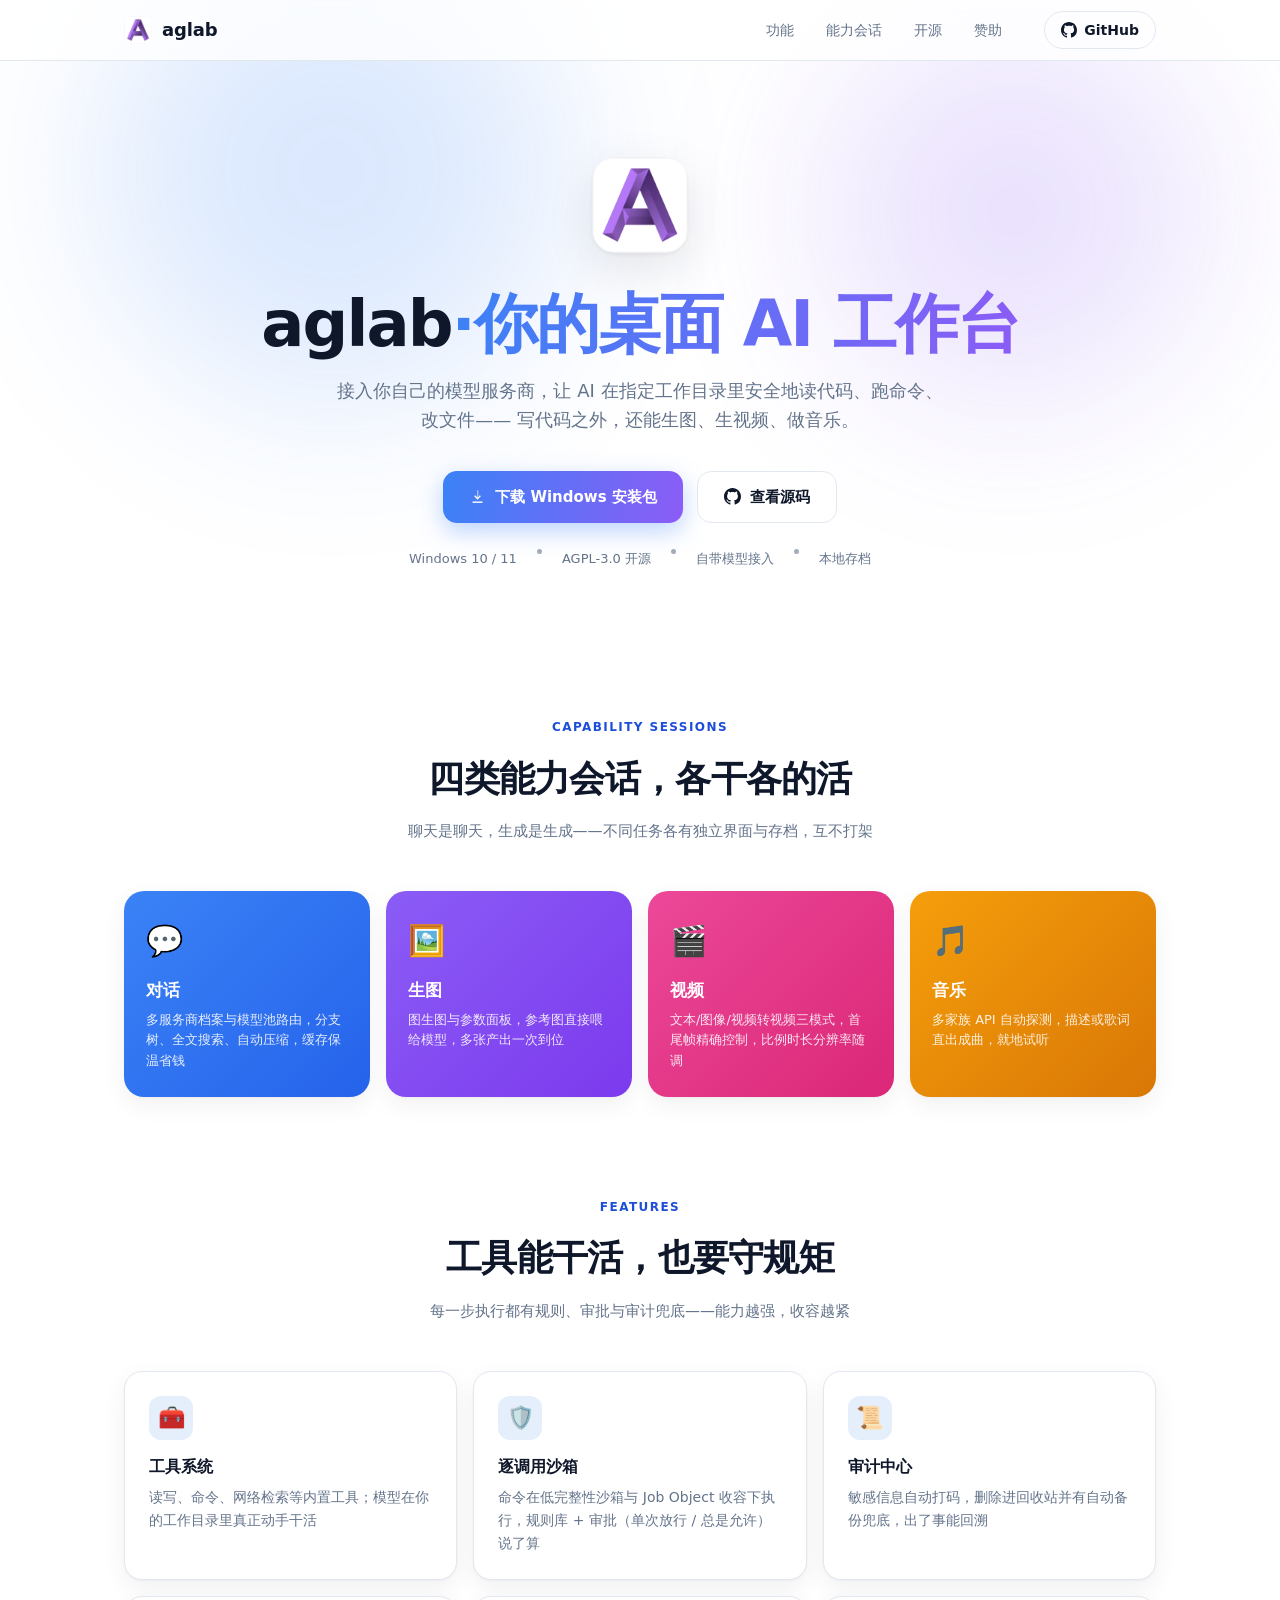
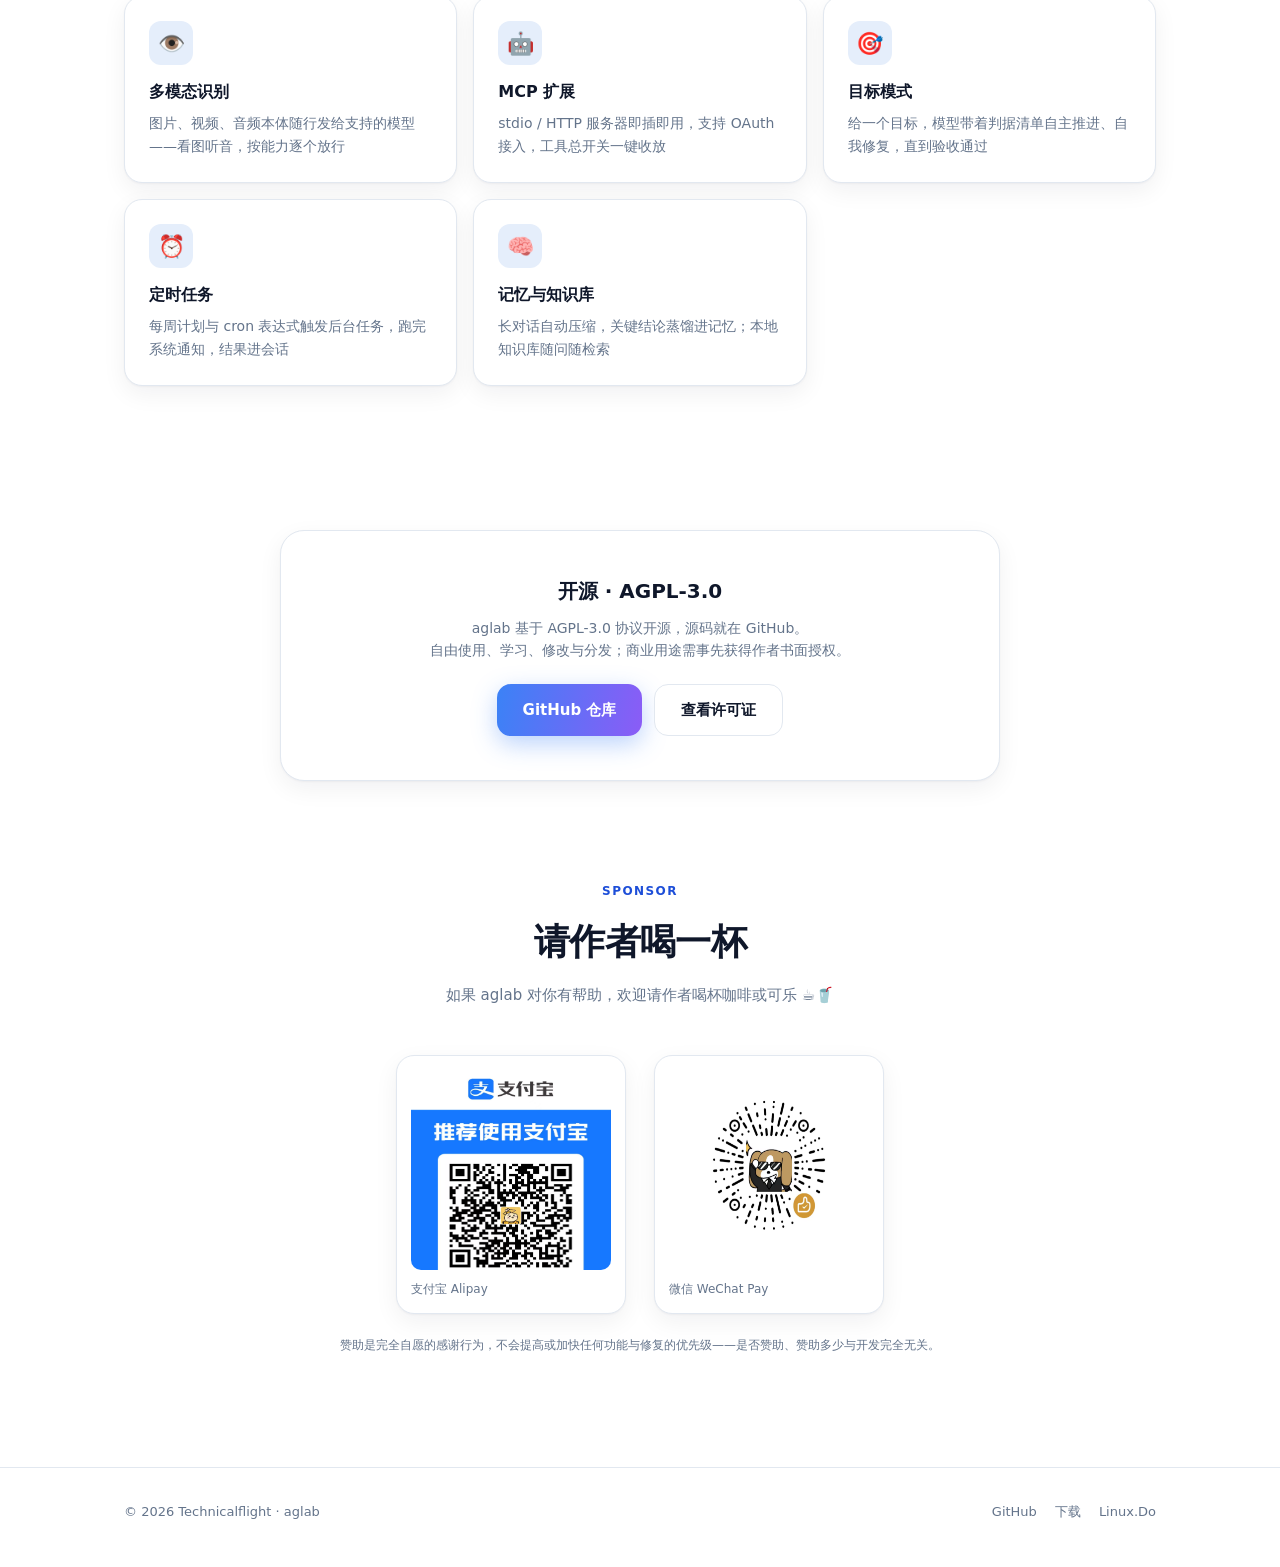
==== index.html @ d38c5aa4 "Initial commit: aglab 官网（GitHub Pages）" ====
<!doctype html>
<html lang="zh-CN">
<head>
<meta charset="utf-8" />
<meta name="viewport" content="width=device-width, initial-scale=1.0, viewport-fit=cover" />
<title>aglab — 跑在你桌面上的 AI 编程助手</title>
<meta name="description" content="aglab 是一个 Windows 桌面端 AI 编程助手：接入你自己的模型服务商，在工作目录里安全地读代码、跑命令、改文件；支持生图/视频/音乐与多模态识别。开源（AGPL-3.0）。" />
<link rel="icon" type="image/png" href="assets/icon.png" />
<style>
  /* ========== 设计令牌（浅色为主，自动适配深色；蓝紫渐变点缀，Kimi 平台式干净留白） ========== */
  :root {
    --bg: #ffffff;
    --bg-soft: #f8fafc;
    --card: #ffffff;
    --text: #0f172a;
    --muted: #64748b;
    --border: #e2e8f0;
    --brand: #3b82f6;
    --brand-2: #8b5cf6;
    --brand-ink: #1d4ed8;
    --shadow: 0 1px 2px rgba(15, 23, 42, .04), 0 8px 24px rgba(15, 23, 42, .06);
    --shadow-lg: 0 2px 4px rgba(15, 23, 42, .05), 0 16px 48px rgba(15, 23, 42, .10);
  }
  @media (prefers-color-scheme: dark) {
    :root {
      --bg: #0b1020;
      --bg-soft: #0e1526;
      --card: #111a2e;
      --text: #f1f5f9;
      --muted: #94a3b8;
      --border: #1e293b;
      --brand-ink: #93c5fd;
      --shadow: 0 1px 2px rgba(0, 0, 0, .3), 0 8px 24px rgba(0, 0, 0, .25);
      --shadow-lg: 0 2px 4px rgba(0, 0, 0, .35), 0 16px 48px rgba(0, 0, 0, .4);
    }
  }
  * { box-sizing: border-box; margin: 0; padding: 0; }
  html { scroll-behavior: smooth; }
  body {
    background: var(--bg);
    color: var(--text);
    font-family: ui-sans-serif, system-ui, -apple-system, "Segoe UI", "PingFang SC", "Hiragino Sans GB", "Microsoft YaHei", sans-serif;
    line-height: 1.6;
    -webkit-font-smoothing: antialiased;
    overflow-x: hidden;
  }
  a { color: inherit; text-decoration: none; }
  .wrap { max-width: 1080px; margin: 0 auto; padding: 0 24px; }

  /* ========== 导航 ========== */
  nav {
    position: sticky; top: 0; z-index: 50;
    backdrop-filter: blur(12px); -webkit-backdrop-filter: blur(12px);
    background: color-mix(in srgb, var(--bg) 78%, transparent);
    border-bottom: 1px solid var(--border);
  }
  .nav-in { display: flex; align-items: center; gap: 28px; height: 60px; }
  .logo { display: flex; align-items: center; gap: 10px; font-weight: 700; font-size: 18px; letter-spacing: -.01em; }
  .logo img { width: 28px; height: 28px; border-radius: 8px; }
  .nav-links { display: flex; gap: 4px; margin-left: auto; }
  .nav-links a {
    padding: 7px 14px; border-radius: 999px; font-size: 14px; color: var(--muted);
    transition: color .15s, background .15s;
  }
  .nav-links a:hover { color: var(--text); background: var(--bg-soft); }
  .nav-gh {
    display: flex; align-items: center; gap: 7px;
    padding: 7px 16px; border-radius: 999px; font-size: 14px; font-weight: 600;
    border: 1px solid var(--border); transition: border-color .15s, transform .15s;
  }
  .nav-gh:hover { border-color: var(--brand); transform: translateY(-1px); }
  .nav-gh svg { width: 16px; height: 16px; fill: currentColor; }

  /* ========== Hero ========== */
  .hero { position: relative; text-align: center; padding: 96px 0 72px; overflow: visible; }
  .blob { position: absolute; border-radius: 50%; filter: blur(90px); opacity: .18; pointer-events: none; z-index: -1; }
  .blob-1 { width: 460px; height: 460px; background: var(--brand); top: -120px; left: 8%; }
  .blob-2 { width: 380px; height: 380px; background: var(--brand-2); top: -40px; right: 6%; }
  @media (prefers-color-scheme: dark) { .blob { opacity: .16; } }
  .hero-icon {
    width: 96px; height: 96px; border-radius: 24px; box-shadow: var(--shadow-lg);
    animation: rise .7s ease both;
  }
  .hero h1 {
    margin-top: 28px; font-size: clamp(40px, 7vw, 64px); font-weight: 800;
    letter-spacing: -.03em; line-height: 1.1; animation: rise .7s .08s ease both;
  }
  .hero h1 .grad {
    background: linear-gradient(100deg, var(--brand), var(--brand-2));
    -webkit-background-clip: text; background-clip: text; color: transparent;
  }
  .hero .sub {
    margin: 18px auto 0; max-width: 620px; font-size: 18px; color: var(--muted);
    animation: rise .7s .16s ease both;
  }
  .cta { margin-top: 36px; display: flex; gap: 14px; justify-content: center; flex-wrap: wrap; animation: rise .7s .24s ease both; }
  .btn {
    display: inline-flex; align-items: center; gap: 9px;
    padding: 13px 26px; border-radius: 14px; font-size: 15px; font-weight: 600;
    transition: transform .15s, box-shadow .15s, border-color .15s;
  }
  .btn:hover { transform: translateY(-2px); }
  .btn-primary {
    color: #fff; background: linear-gradient(100deg, var(--brand), var(--brand-2));
    box-shadow: 0 8px 24px rgba(59, 130, 246, .35);
  }
  .btn-primary:hover { box-shadow: 0 12px 32px rgba(59, 130, 246, .45); }
  .btn-ghost { border: 1px solid var(--border); background: var(--card); }
  .btn-ghost:hover { border-color: var(--brand); }
  .btn svg { width: 17px; height: 17px; fill: currentColor; }
  .meta {
    margin-top: 26px; display: flex; gap: 20px; justify-content: center; flex-wrap: wrap;
    font-size: 13px; color: var(--muted); animation: rise .7s .32s ease both;
  }
  .meta span { display: inline-flex; align-items: center; gap: 6px; }
  .dot { width: 5px; height: 5px; border-radius: 50%; background: var(--muted); opacity: .6; }
  @keyframes rise { from { opacity: 0; transform: translateY(16px); } to { opacity: 1; transform: none; } }

  /* ========== 通用分区 ========== */
  section { padding: 72px 0; }
  .sec-head { text-align: center; margin-bottom: 48px; }
  .sec-head .kicker {
    display: inline-block; font-size: 12px; font-weight: 700; letter-spacing: .12em;
    color: var(--brand-ink); text-transform: uppercase; margin-bottom: 12px;
  }
  .sec-head h2 { font-size: clamp(26px, 4vw, 36px); font-weight: 800; letter-spacing: -.02em; }
  .sec-head p { margin-top: 12px; color: var(--muted); font-size: 15px; }

  /* ========== 能力会话（四渐变瓦片） ========== */
  .sessions { display: grid; grid-template-columns: repeat(auto-fit, minmax(220px, 1fr)); gap: 16px; }
  .session {
    border-radius: 20px; padding: 26px 22px; color: #fff; position: relative; overflow: hidden;
    box-shadow: var(--shadow); transition: transform .18s, box-shadow .18s;
  }
  .session:hover { transform: translateY(-4px); box-shadow: var(--shadow-lg); }
  .session .em { font-size: 30px; }
  .session h3 { margin-top: 12px; font-size: 17px; font-weight: 700; }
  .session p { margin-top: 6px; font-size: 13px; opacity: .88; line-height: 1.55; }
  .s-chat  { background: linear-gradient(135deg, #3b82f6, #2563eb); }
  .s-image { background: linear-gradient(135deg, #8b5cf6, #7c3aed); }
  .s-video { background: linear-gradient(135deg, #ec4899, #db2777); }
  .s-music { background: linear-gradient(135deg, #f59e0b, #d97706); }

  /* ========== 功能卡片 ========== */
  .features { display: grid; grid-template-columns: repeat(auto-fit, minmax(300px, 1fr)); gap: 16px; }
  .card {
    background: var(--card); border: 1px solid var(--border); border-radius: 18px;
    padding: 24px; box-shadow: var(--shadow); transition: transform .18s, border-color .18s;
  }
  .card:hover { transform: translateY(-3px); border-color: color-mix(in srgb, var(--brand) 45%, var(--border)); }
  .card .em {
    display: inline-flex; align-items: center; justify-content: center;
    width: 44px; height: 44px; border-radius: 12px; font-size: 22px;
    background: color-mix(in srgb, var(--brand) 10%, var(--bg-soft));
  }
  .card h3 { margin-top: 14px; font-size: 16px; font-weight: 700; }
  .card p { margin-top: 7px; font-size: 14px; color: var(--muted); line-height: 1.65; }

  /* ========== 开源 / 赞助 ========== */
  .panel {
    max-width: 720px; margin: 0 auto; text-align: center;
    background: var(--card); border: 1px solid var(--border); border-radius: 24px;
    padding: 44px 32px; box-shadow: var(--shadow);
  }
  .panel h3 { font-size: 20px; font-weight: 800; }
  .panel p { margin-top: 10px; color: var(--muted); font-size: 14px; }
  .panel .row { margin-top: 22px; display: flex; gap: 12px; justify-content: center; flex-wrap: wrap; }
  .qrs { display: flex; gap: 28px; justify-content: center; flex-wrap: wrap; margin-top: 24px; }
  .qr {
    background: var(--card); border: 1px solid var(--border); border-radius: 18px;
    padding: 14px; box-shadow: var(--shadow);
  }
  .qr img { width: 200px; height: 200px; display: block; border-radius: 10px; }
  .qr figcaption { margin-top: 10px; font-size: 12px; color: var(--muted); }
  .sponsor-note { max-width: 620px; margin: 22px auto 0; font-size: 12px; color: var(--muted); text-align: center; }

  footer { border-top: 1px solid var(--border); padding: 34px 0 44px; margin-top: 40px; }
  .foot { display: flex; align-items: center; justify-content: space-between; flex-wrap: wrap; gap: 14px; font-size: 13px; color: var(--muted); }
  .foot a:hover { color: var(--text); }
  .foot .links { display: flex; gap: 18px; }

  @media (max-width: 640px) {
    .nav-links { display: none; }
    .hero { padding: 64px 0 48px; }
    section { padding: 52px 0; }
  }
</style>
</head>
<body>

<nav>
  <div class="wrap nav-in">
    <a class="logo" href="#"><img src="assets/icon.png" alt="aglab 图标" />aglab</a>
    <div class="nav-links">
      <a href="#features">功能</a>
      <a href="#sessions">能力会话</a>
      <a href="#opensource">开源</a>
      <a href="#sponsor">赞助</a>
    </div>
    <a class="nav-gh" href="https://github.com/Technicalflight/aglab" target="_blank" rel="noopener">
      <svg viewBox="0 0 16 16"><path d="M8 0C3.58 0 0 3.58 0 8c0 3.54 2.29 6.53 5.47 7.59.4.07.55-.17.55-.38 0-.19-.01-.82-.01-1.49-2.01.37-2.53-.49-2.69-.94-.09-.23-.48-.94-.82-1.13-.28-.15-.68-.52-.01-.53.63-.01 1.08.58 1.23.82.72 1.21 1.87.87 2.33.66.07-.52.28-.87.51-1.07-1.78-.2-3.64-.89-3.64-3.95 0-.87.31-1.59.82-2.15-.08-.2-.36-1.02.08-2.12 0 0 .67-.21 2.2.82.64-.18 1.32-.27 2-.27s1.36.09 2 .27c1.53-1.04 2.2-.82 2.2-.82.44 1.1.16 1.92.08 2.12.51.56.82 1.27.82 2.15 0 3.07-1.87 3.75-3.65 3.95.29.25.54.73.54 1.48 0 1.07-.01 1.93-.01 2.2 0 .21.15.46.55.38A8.01 8.01 0 0 0 16 8c0-4.42-3.58-8-8-8Z"/></svg>
      GitHub
    </a>
  </div>
</nav>

<header class="hero">
  <div class="blob blob-1"></div>
  <div class="blob blob-2"></div>
  <div class="wrap">
    <img class="hero-icon" src="assets/icon.png" alt="aglab 应用图标" />
    <h1>aglab<span class="grad">·你的桌面 AI 工作台</span></h1>
    <p class="sub">
      接入你自己的模型服务商，让 AI 在指定工作目录里安全地读代码、跑命令、改文件——
      写代码之外，还能生图、生视频、做音乐。
    </p>
    <div class="cta">
      <a class="btn btn-primary" href="https://github.com/Technicalflight/aglab/releases" target="_blank" rel="noopener">
        <svg viewBox="0 0 24 24"><path d="M12 3v10.586l-3.293-3.293-1.414 1.414L12 16.414l4.707-4.707-1.414-1.414L13 13.586V3h-2Z"/><path d="M5 19v2h14v-2H5Z"/></svg>
        下载 Windows 安装包
      </a>
      <a class="btn btn-ghost" href="https://github.com/Technicalflight/aglab" target="_blank" rel="noopener">
        <svg viewBox="0 0 16 16"><path d="M8 0C3.58 0 0 3.58 0 8c0 3.54 2.29 6.53 5.47 7.59.4.07.55-.17.55-.38 0-.19-.01-.82-.01-1.49-2.01.37-2.53-.49-2.69-.94-.09-.23-.48-.94-.82-1.13-.28-.15-.68-.52-.01-.53.63-.01 1.08.58 1.23.82.72 1.21 1.87.87 2.33.66.07-.52.28-.87.51-1.07-1.78-.2-3.64-.89-3.64-3.95 0-.87.31-1.59.82-2.15-.08-.2-.36-1.02.08-2.12 0 0 .67-.21 2.2.82.64-.18 1.32-.27 2-.27s1.36.09 2 .27c1.53-1.04 2.2-.82 2.2-.82.44 1.1.16 1.92.08 2.12.51.56.82 1.27.82 2.15 0 3.07-1.87 3.75-3.65 3.95.29.25.54.73.54 1.48 0 1.07-.01 1.93-.01 2.2 0 .21.15.46.55.38A8.01 8.01 0 0 0 16 8c0-4.42-3.58-8-8-8Z"/></svg>
        查看源码
      </a>
    </div>
    <div class="meta">
      <span>Windows 10 / 11</span><span class="dot"></span>
      <span>AGPL-3.0 开源</span><span class="dot"></span>
      <span>自带模型接入</span><span class="dot"></span>
      <span>本地存档</span>
    </div>
  </div>
</header>

<section id="sessions">
  <div class="wrap">
    <div class="sec-head">
      <span class="kicker">Capability Sessions</span>
      <h2>四类能力会话，各干各的活</h2>
      <p>聊天是聊天，生成是生成——不同任务各有独立界面与存档，互不打架</p>
    </div>
    <div class="sessions">
      <div class="session s-chat"><span class="em">💬</span><h3>对话</h3><p>多服务商档案与模型池路由，分支树、全文搜索、自动压缩，缓存保温省钱</p></div>
      <div class="session s-image"><span class="em">🖼️</span><h3>生图</h3><p>图生图与参数面板，参考图直接喂给模型，多张产出一次到位</p></div>
      <div class="session s-video"><span class="em">🎬</span><h3>视频</h3><p>文本/图像/视频转视频三模式，首尾帧精确控制，比例时长分辨率随调</p></div>
      <div class="session s-music"><span class="em">🎵</span><h3>音乐</h3><p>多家族 API 自动探测，描述或歌词直出成曲，就地试听</p></div>
    </div>
  </div>
</section>

<section id="features" style="padding-top: 24px;">
  <div class="wrap">
    <div class="sec-head">
      <span class="kicker">Features</span>
      <h2>工具能干活，也要守规矩</h2>
      <p>每一步执行都有规则、审批与审计兜底——能力越强，收容越紧</p>
    </div>
    <div class="features">
      <div class="card"><span class="em">🧰</span><h3>工具系统</h3><p>读写、命令、网络检索等内置工具；模型在你的工作目录里真正动手干活</p></div>
      <div class="card"><span class="em">🛡️</span><h3>逐调用沙箱</h3><p>命令在低完整性沙箱与 Job Object 收容下执行，规则库 + 审批（单次放行 / 总是允许）说了算</p></div>
      <div class="card"><span class="em">📜</span><h3>审计中心</h3><p>敏感信息自动打码，删除进回收站并有自动备份兜底，出了事能回溯</p></div>
      <div class="card"><span class="em">👁️</span><h3>多模态识别</h3><p>图片、视频、音频本体随行发给支持的模型——看图听音，按能力逐个放行</p></div>
      <div class="card"><span class="em">🤖</span><h3>MCP 扩展</h3><p>stdio / HTTP 服务器即插即用，支持 OAuth 接入，工具总开关一键收放</p></div>
      <div class="card"><span class="em">🎯</span><h3>目标模式</h3><p>给一个目标，模型带着判据清单自主推进、自我修复，直到验收通过</p></div>
      <div class="card"><span class="em">⏰</span><h3>定时任务</h3><p>每周计划与 cron 表达式触发后台任务，跑完系统通知，结果进会话</p></div>
      <div class="card"><span class="em">🧠</span><h3>记忆与知识库</h3><p>长对话自动压缩，关键结论蒸馏进记忆；本地知识库随问随检索</p></div>
    </div>
  </div>
</section>

<section id="opensource">
  <div class="wrap">
    <div class="panel">
      <h3>开源 · AGPL-3.0</h3>
      <p>aglab 基于 AGPL-3.0 协议开源，源码就在 GitHub。<br />自由使用、学习、修改与分发；商业用途需事先获得作者书面授权。</p>
      <div class="row">
        <a class="btn btn-primary" href="https://github.com/Technicalflight/aglab" target="_blank" rel="noopener">GitHub 仓库</a>
        <a class="btn btn-ghost" href="https://github.com/Technicalflight/aglab/blob/main/LICENSE" target="_blank" rel="noopener">查看许可证</a>
      </div>
    </div>
  </div>
</section>

<section id="sponsor" style="padding-top: 24px;">
  <div class="wrap">
    <div class="sec-head">
      <span class="kicker">Sponsor</span>
      <h2>请作者喝一杯</h2>
      <p>如果 aglab 对你有帮助，欢迎请作者喝杯咖啡或可乐 ☕🥤</p>
    </div>
    <div class="qrs">
      <figure class="qr"><img src="assets/alipay_qr.png" alt="支付宝收款码" /><figcaption>支付宝 Alipay</figcaption></figure>
      <figure class="qr"><img src="assets/wechat_qr.png" alt="微信收款码" /><figcaption>微信 WeChat Pay</figcaption></figure>
    </div>
    <p class="sponsor-note">
      赞助是完全自愿的感谢行为，不会提高或加快任何功能与修复的优先级——是否赞助、赞助多少与开发完全无关。
    </p>
  </div>
</section>

<footer>
  <div class="wrap foot">
    <span>© 2026 Technicalflight · aglab</span>
    <div class="links">
      <a href="https://github.com/Technicalflight/aglab" target="_blank" rel="noopener">GitHub</a>
      <a href="https://github.com/Technicalflight/aglab/releases" target="_blank" rel="noopener">下载</a>
      <a href="https://linux.do" target="_blank" rel="noopener">Linux.Do</a>
    </div>
  </div>
</footer>

</body>
</html>
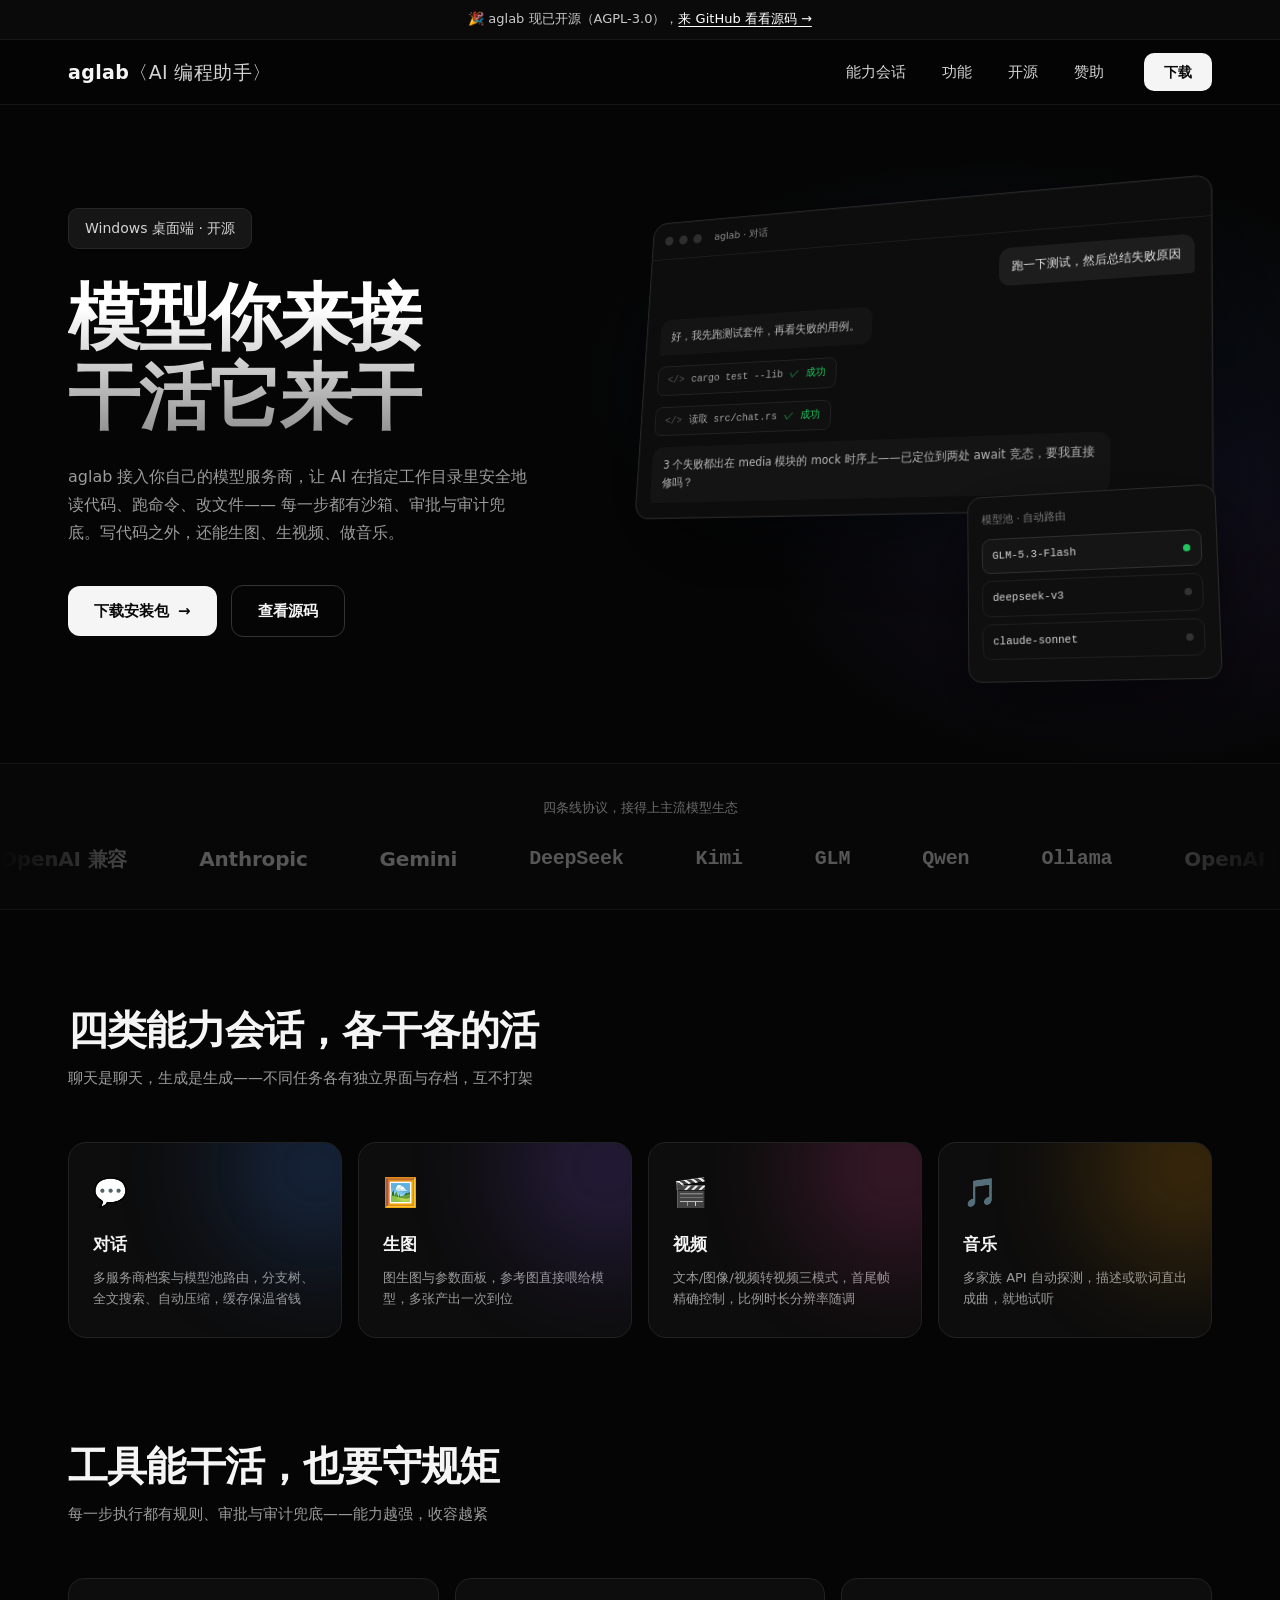
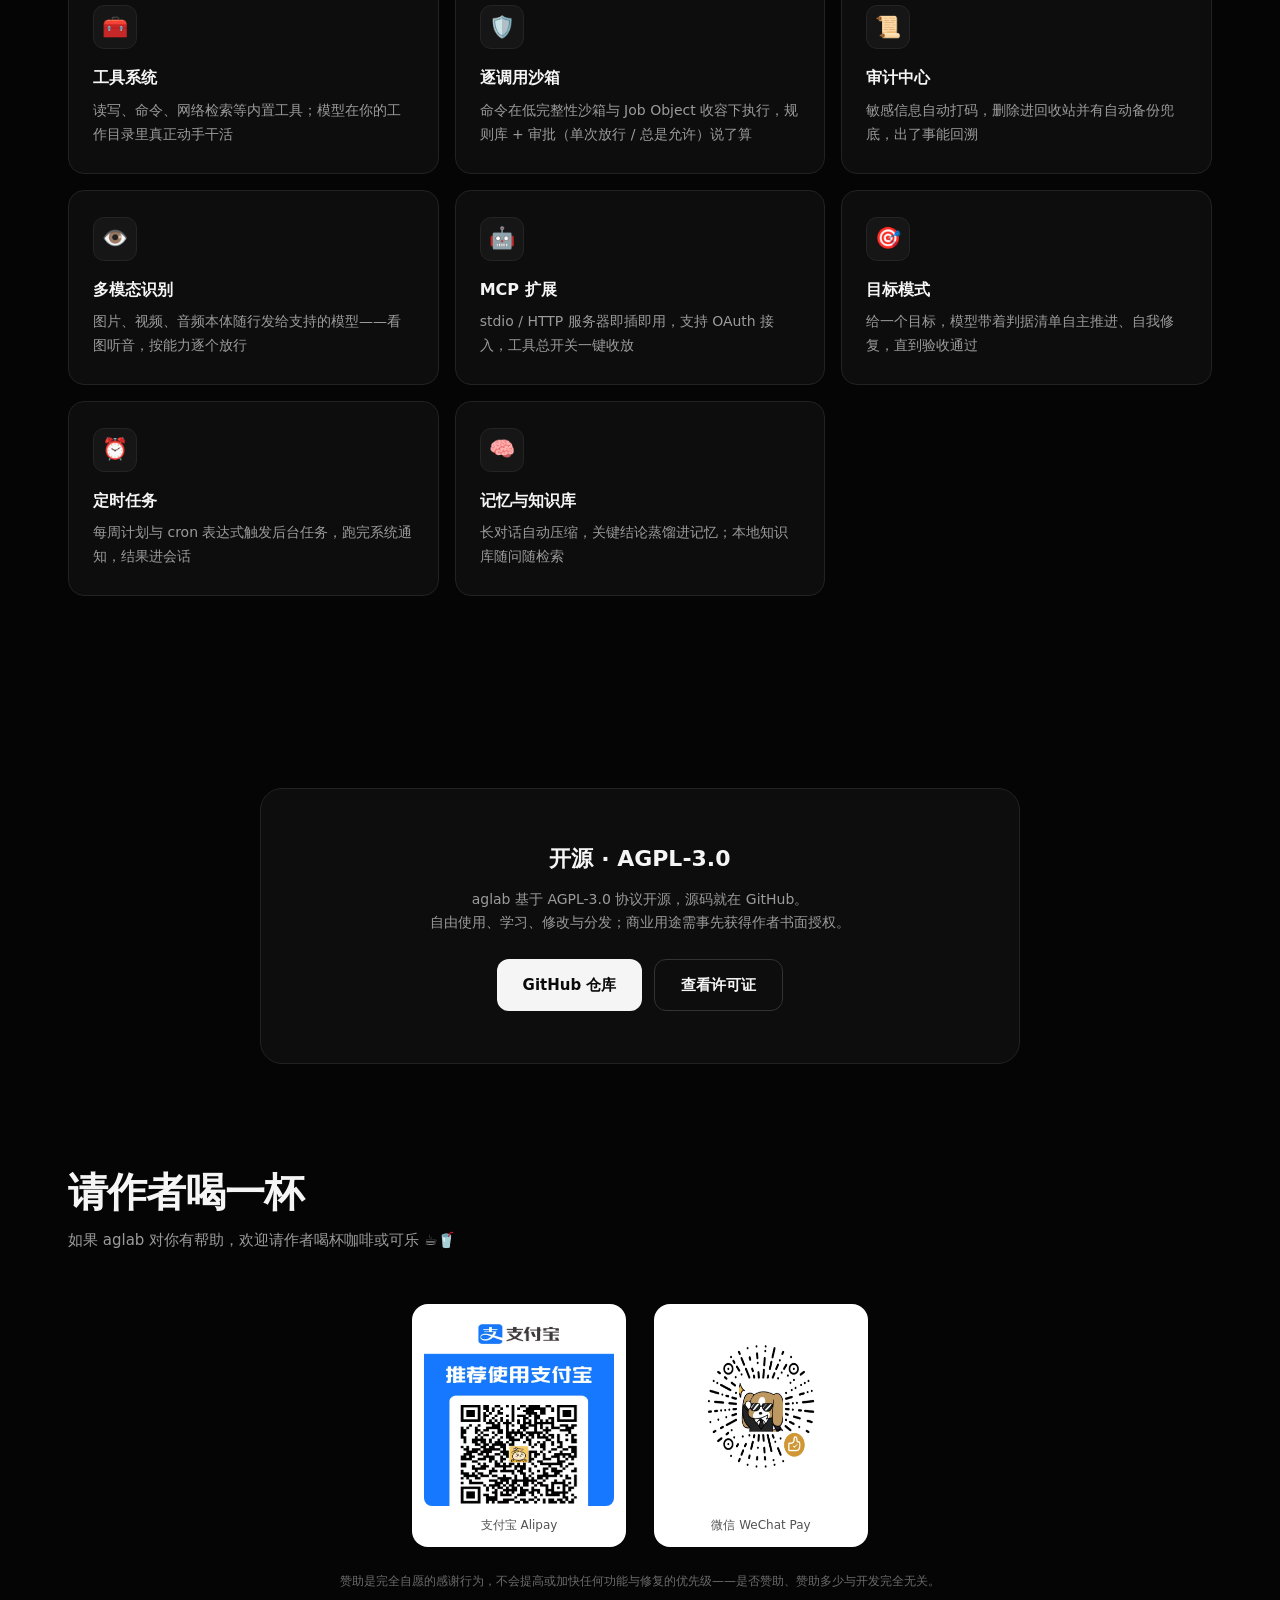
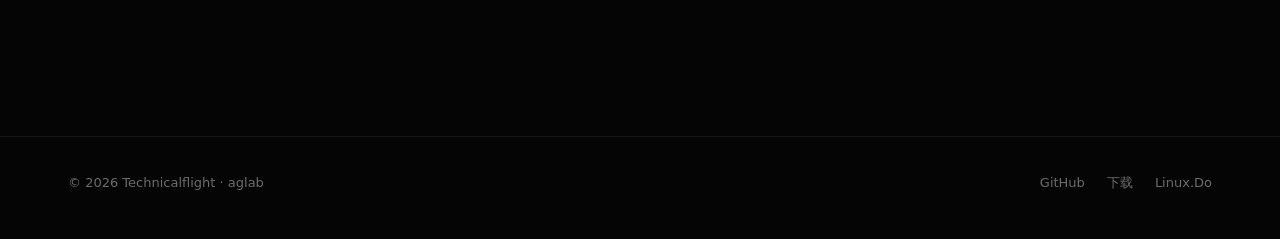
==== commit 3e689eb1: "redesign: 对齐 platform.kimi.com 深色开发者风（黑底大标题/透视产品模型/协议走马灯）" ====
--- a/index.html
+++ b/index.html
@@ -7,32 +7,17 @@
 <meta name="description" content="aglab 是一个 Windows 桌面端 AI 编程助手：接入你自己的模型服务商，在工作目录里安全地读代码、跑命令、改文件；支持生图/视频/音乐与多模态识别。开源（AGPL-3.0）。" />
 <link rel="icon" type="image/png" href="assets/icon.png" />
 <style>
-  /* ========== 设计令牌（浅色为主，自动适配深色；蓝紫渐变点缀，Kimi 平台式干净留白） ========== */
+  /* ========== 令牌：深色开发者风（对齐 platform.kimi.com 的黑底白字 + 透视产品视觉） ========== */
   :root {
-    --bg: #ffffff;
-    --bg-soft: #f8fafc;
-    --card: #ffffff;
-    --text: #0f172a;
-    --muted: #64748b;
-    --border: #e2e8f0;
-    --brand: #3b82f6;
-    --brand-2: #8b5cf6;
-    --brand-ink: #1d4ed8;
-    --shadow: 0 1px 2px rgba(15, 23, 42, .04), 0 8px 24px rgba(15, 23, 42, .06);
-    --shadow-lg: 0 2px 4px rgba(15, 23, 42, .05), 0 16px 48px rgba(15, 23, 42, .10);
-  }
-  @media (prefers-color-scheme: dark) {
-    :root {
-      --bg: #0b1020;
-      --bg-soft: #0e1526;
-      --card: #111a2e;
-      --text: #f1f5f9;
-      --muted: #94a3b8;
-      --border: #1e293b;
-      --brand-ink: #93c5fd;
-      --shadow: 0 1px 2px rgba(0, 0, 0, .3), 0 8px 24px rgba(0, 0, 0, .25);
-      --shadow-lg: 0 2px 4px rgba(0, 0, 0, .35), 0 16px 48px rgba(0, 0, 0, .4);
-    }
+    --bg: #050505;
+    --panel: #0d0d0d;
+    --panel-2: #111111;
+    --border: #222222;
+    --border-hi: #333333;
+    --text: #f5f5f5;
+    --muted: #9b9b9b;
+    --dim: #6b6b6b;
+    --ok: #22c55e;
   }
   * { box-sizing: border-box; margin: 0; padding: 0; }
   html { scroll-behavior: smooth; }
@@ -45,198 +30,269 @@
     overflow-x: hidden;
   }
   a { color: inherit; text-decoration: none; }
-  .wrap { max-width: 1080px; margin: 0 auto; padding: 0 24px; }
+  .wrap { max-width: 1200px; margin: 0 auto; padding: 0 28px; }
+
+  /* ========== 顶部公告条 ========== */
+  .announce {
+    text-align: center; font-size: 13px; padding: 9px 16px;
+    background: #0a0a0a; border-bottom: 1px solid #161616; color: #c9c9c9;
+  }
+  .announce a { text-decoration: underline; text-underline-offset: 3px; color: #fff; }
+  .announce a:hover { color: var(--dim); }
 
   /* ========== 导航 ========== */
   nav {
     position: sticky; top: 0; z-index: 50;
-    backdrop-filter: blur(12px); -webkit-backdrop-filter: blur(12px);
-    background: color-mix(in srgb, var(--bg) 78%, transparent);
-    border-bottom: 1px solid var(--border);
-  }
-  .nav-in { display: flex; align-items: center; gap: 28px; height: 60px; }
-  .logo { display: flex; align-items: center; gap: 10px; font-weight: 700; font-size: 18px; letter-spacing: -.01em; }
-  .logo img { width: 28px; height: 28px; border-radius: 8px; }
-  .nav-links { display: flex; gap: 4px; margin-left: auto; }
-  .nav-links a {
-    padding: 7px 14px; border-radius: 999px; font-size: 14px; color: var(--muted);
-    transition: color .15s, background .15s;
-  }
-  .nav-links a:hover { color: var(--text); background: var(--bg-soft); }
-  .nav-gh {
-    display: flex; align-items: center; gap: 7px;
-    padding: 7px 16px; border-radius: 999px; font-size: 14px; font-weight: 600;
-    border: 1px solid var(--border); transition: border-color .15s, transform .15s;
-  }
-  .nav-gh:hover { border-color: var(--brand); transform: translateY(-1px); }
-  .nav-gh svg { width: 16px; height: 16px; fill: currentColor; }
-
-  /* ========== Hero ========== */
-  .hero { position: relative; text-align: center; padding: 96px 0 72px; overflow: visible; }
-  .blob { position: absolute; border-radius: 50%; filter: blur(90px); opacity: .18; pointer-events: none; z-index: -1; }
-  .blob-1 { width: 460px; height: 460px; background: var(--brand); top: -120px; left: 8%; }
-  .blob-2 { width: 380px; height: 380px; background: var(--brand-2); top: -40px; right: 6%; }
-  @media (prefers-color-scheme: dark) { .blob { opacity: .16; } }
-  .hero-icon {
-    width: 96px; height: 96px; border-radius: 24px; box-shadow: var(--shadow-lg);
-    animation: rise .7s ease both;
+    background: rgba(5, 5, 5, .82);
+    backdrop-filter: blur(14px); -webkit-backdrop-filter: blur(14px);
+    border-bottom: 1px solid #161616;
+  }
+  .nav-in { display: flex; align-items: center; height: 64px; gap: 40px; }
+  .logo { font-weight: 800; font-size: 19px; letter-spacing: .02em; white-space: nowrap; }
+  .logo .bracket { font-weight: 300; color: #d4d4d4; }
+  .nav-links { display: flex; gap: 36px; margin-left: auto; font-size: 15px; color: #d4d4d4; }
+  .nav-links a { transition: color .15s; white-space: nowrap; }
+  .nav-links a:hover { color: #ffffff; }
+  .nav-cta {
+    background: #f5f5f5; color: #0a0a0a; font-weight: 600; font-size: 14px;
+    padding: 8px 20px; border-radius: 10px; transition: opacity .15s, transform .15s;
+  }
+  .nav-cta:hover { opacity: .85; transform: translateY(-1px); }
+
+  /* ========== Hero：左文案 + 右透视产品模型 ========== */
+  .hero { position: relative; padding: 88px 0 110px; overflow: hidden; }
+  .hero::before {
+    content: ""; position: absolute; inset: 0; z-index: 0; pointer-events: none;
+    background:
+      radial-gradient(600px 320px at 78% 42%, rgba(59, 130, 246, .13), transparent 70%),
+      radial-gradient(520px 300px at 88% 70%, rgba(139, 92, 246, .10), transparent 70%);
+  }
+  .hero-grid { position: relative; z-index: 1; display: grid; grid-template-columns: 0.9fr 1.1fr; gap: 48px; align-items: center; }
+  .hero-badge {
+    display: inline-block; padding: 8px 16px; border-radius: 10px;
+    background: #161616; border: 1px solid #262626; color: #d4d4d4;
+    font-size: 14px; margin-bottom: 28px;
   }
   .hero h1 {
-    margin-top: 28px; font-size: clamp(40px, 7vw, 64px); font-weight: 800;
-    letter-spacing: -.03em; line-height: 1.1; animation: rise .7s .08s ease both;
-  }
-  .hero h1 .grad {
-    background: linear-gradient(100deg, var(--brand), var(--brand-2));
+    font-size: clamp(44px, 5.6vw, 76px); font-weight: 800; line-height: 1.12;
+    letter-spacing: -.02em;
+    background: linear-gradient(180deg, #ffffff 20%, #8f8f8f 100%);
     -webkit-background-clip: text; background-clip: text; color: transparent;
   }
-  .hero .sub {
-    margin: 18px auto 0; max-width: 620px; font-size: 18px; color: var(--muted);
-    animation: rise .7s .16s ease both;
-  }
-  .cta { margin-top: 36px; display: flex; gap: 14px; justify-content: center; flex-wrap: wrap; animation: rise .7s .24s ease both; }
+  .hero .sub { margin-top: 26px; font-size: 16px; color: var(--muted); max-width: 460px; line-height: 1.75; }
+  .hero .cta { margin-top: 38px; display: flex; gap: 14px; align-items: center; }
   .btn {
     display: inline-flex; align-items: center; gap: 9px;
-    padding: 13px 26px; border-radius: 14px; font-size: 15px; font-weight: 600;
-    transition: transform .15s, box-shadow .15s, border-color .15s;
-  }
-  .btn:hover { transform: translateY(-2px); }
-  .btn-primary {
-    color: #fff; background: linear-gradient(100deg, var(--brand), var(--brand-2));
-    box-shadow: 0 8px 24px rgba(59, 130, 246, .35);
-  }
-  .btn-primary:hover { box-shadow: 0 12px 32px rgba(59, 130, 246, .45); }
-  .btn-ghost { border: 1px solid var(--border); background: var(--card); }
-  .btn-ghost:hover { border-color: var(--brand); }
-  .btn svg { width: 17px; height: 17px; fill: currentColor; }
-  .meta {
-    margin-top: 26px; display: flex; gap: 20px; justify-content: center; flex-wrap: wrap;
-    font-size: 13px; color: var(--muted); animation: rise .7s .32s ease both;
-  }
-  .meta span { display: inline-flex; align-items: center; gap: 6px; }
-  .dot { width: 5px; height: 5px; border-radius: 50%; background: var(--muted); opacity: .6; }
-  @keyframes rise { from { opacity: 0; transform: translateY(16px); } to { opacity: 1; transform: none; } }
-
-  /* ========== 通用分区 ========== */
-  section { padding: 72px 0; }
-  .sec-head { text-align: center; margin-bottom: 48px; }
-  .sec-head .kicker {
-    display: inline-block; font-size: 12px; font-weight: 700; letter-spacing: .12em;
-    color: var(--brand-ink); text-transform: uppercase; margin-bottom: 12px;
-  }
-  .sec-head h2 { font-size: clamp(26px, 4vw, 36px); font-weight: 800; letter-spacing: -.02em; }
-  .sec-head p { margin-top: 12px; color: var(--muted); font-size: 15px; }
-
-  /* ========== 能力会话（四渐变瓦片） ========== */
-  .sessions { display: grid; grid-template-columns: repeat(auto-fit, minmax(220px, 1fr)); gap: 16px; }
+    padding: 13px 26px; border-radius: 12px; font-size: 15px; font-weight: 600;
+    transition: transform .15s, opacity .15s, border-color .15s, background .15s;
+  }
+  .btn-primary { background: #f5f5f5; color: #0a0a0a; }
+  .btn-primary:hover { transform: translateY(-2px); opacity: .88; }
+  .btn-ghost { border: 1px solid var(--border-hi); color: var(--text); }
+  .btn-ghost:hover { border-color: #555; transform: translateY(-2px); }
+  .arrow { transition: transform .15s; }
+  .btn:hover .arrow { transform: translateX(3px); }
+
+  /* 右侧：透视倾斜的应用界面模型（纯 CSS 手绘） */
+  .stage { perspective: 1600px; position: relative; min-height: 460px; }
+  .mockup {
+    position: relative; transform: rotateX(12deg) rotateY(-20deg) rotate(2deg);
+    transform-style: preserve-3d;
+    background: var(--panel); border: 1px solid #262626; border-radius: 16px;
+    box-shadow: 0 40px 120px rgba(0, 0, 0, .7), 0 0 0 1px rgba(255, 255, 255, .03) inset;
+    overflow: hidden; font-size: 12px;
+  }
+  .mock-bar {
+    display: flex; align-items: center; gap: 7px; padding: 11px 14px;
+    border-bottom: 1px solid #1c1c1c; color: #8a8a8a;
+  }
+  .mock-bar .t { font-size: 11px; }
+  .dot { width: 10px; height: 10px; border-radius: 50%; background: #2e2e2e; }
+  .mock-body { padding: 16px; display: flex; flex-direction: column; gap: 12px; }
+  .bub { max-width: 86%; padding: 10px 13px; border-radius: 12px; line-height: 1.6; }
+  .bub-user { align-self: flex-end; background: #1d1d1d; color: #e5e5e5; border-bottom-right-radius: 4px; }
+  .bub-ai { align-self: flex-start; background: #141414; color: #b8b8b8; border-bottom-left-radius: 4px; }
+  .tool {
+    display: inline-flex; align-items: center; gap: 8px; align-self: flex-start;
+    font-family: ui-monospace, "Cascadia Code", Consolas, monospace; font-size: 11px;
+    color: #a3a3a3; background: #101010; border: 1px solid #222; border-radius: 8px; padding: 6px 11px;
+  }
+  .tool .tag { color: #565656; }
+  .tool .ok { color: var(--ok); }
+  .float-card {
+    position: absolute; right: -14px; bottom: -30px; width: 250px;
+    background: #0f0f0f; border: 1px solid #2a2a2a; border-radius: 14px;
+    box-shadow: 0 30px 80px rgba(0, 0, 0, .65);
+    padding: 14px; font-size: 12px;
+    transform: rotateX(12deg) rotateY(-20deg) translateZ(46px);
+  }
+  .float-card h4 { font-size: 11px; color: #7a7a7a; font-weight: 500; margin-bottom: 10px; }
+  .pool-row {
+    display: flex; align-items: center; gap: 9px; padding: 8px 10px;
+    border-radius: 9px; border: 1px solid #1e1e1e; margin-bottom: 7px; color: #d4d4d4;
+  }
+  .pool-row.active { border-color: #2f2f2f; background: #151515; }
+  .pool-row .st { width: 7px; height: 7px; border-radius: 50%; background: var(--ok); margin-left: auto; }
+  .pool-row .st.off { background: #333; }
+  .pool-row .nm { font-family: ui-monospace, Consolas, monospace; font-size: 11px; }
+
+  /* ========== Logo 走马灯 ========== */
+  .trust { border-top: 1px solid #131313; border-bottom: 1px solid #131313; background: #070707; padding: 34px 0; overflow: hidden; }
+  .trust-label { text-align: center; font-size: 13px; color: var(--dim); margin-bottom: 24px; }
+  .marquee { display: flex; overflow: hidden; mask-image: linear-gradient(90deg, transparent, #000 12%, #000 88%, transparent); }
+  .marquee-track { display: flex; gap: 72px; padding-right: 72px; animation: scroll 26s linear infinite; flex-shrink: 0; }
+  .marquee-track span {
+    font-weight: 700; font-size: 20px; color: #565656; letter-spacing: -.01em; white-space: nowrap;
+    transition: color .2s;
+  }
+  .marquee-track span:hover { color: #a3a3a3; }
+  .marquee-track .mono { font-family: ui-monospace, Consolas, monospace; font-weight: 600; }
+  @keyframes scroll { to { transform: translateX(-100%); } }
+
+  /* ========== 分区通用 ========== */
+  section { padding: 96px 0; }
+  .sec-head { margin-bottom: 52px; }
+  .sec-head h2 { font-size: clamp(28px, 3.6vw, 40px); font-weight: 800; letter-spacing: -.02em; line-height: 1.2; }
+  .sec-head p { margin-top: 12px; color: var(--muted); font-size: 15px; max-width: 560px; }
+
+  /* 能力会话：四块暗色瓦片 + 彩色氛围光 */
+  .sessions { display: grid; grid-template-columns: repeat(auto-fit, minmax(240px, 1fr)); gap: 16px; }
   .session {
-    border-radius: 20px; padding: 26px 22px; color: #fff; position: relative; overflow: hidden;
-    box-shadow: var(--shadow); transition: transform .18s, box-shadow .18s;
-  }
-  .session:hover { transform: translateY(-4px); box-shadow: var(--shadow-lg); }
-  .session .em { font-size: 30px; }
-  .session h3 { margin-top: 12px; font-size: 17px; font-weight: 700; }
-  .session p { margin-top: 6px; font-size: 13px; opacity: .88; line-height: 1.55; }
-  .s-chat  { background: linear-gradient(135deg, #3b82f6, #2563eb); }
-  .s-image { background: linear-gradient(135deg, #8b5cf6, #7c3aed); }
-  .s-video { background: linear-gradient(135deg, #ec4899, #db2777); }
-  .s-music { background: linear-gradient(135deg, #f59e0b, #d97706); }
-
-  /* ========== 功能卡片 ========== */
+    position: relative; overflow: hidden;
+    background: var(--panel); border: 1px solid var(--border); border-radius: 18px;
+    padding: 28px 24px; transition: transform .18s, border-color .18s;
+  }
+  .session::before {
+    content: ""; position: absolute; top: -70px; right: -70px; width: 190px; height: 190px;
+    border-radius: 50%; filter: blur(58px); opacity: .22; pointer-events: none;
+    transition: opacity .2s;
+  }
+  .session:hover { transform: translateY(-4px); border-color: var(--border-hi); }
+  .session:hover::before { opacity: .34; }
+  .session .em { font-size: 28px; }
+  .session h3 { margin-top: 16px; font-size: 17px; font-weight: 700; }
+  .session p { margin-top: 8px; font-size: 13px; color: var(--muted); line-height: 1.65; }
+  .session.s-chat::before { background: #3b82f6; }
+  .session.s-image::before { background: #8b5cf6; }
+  .session.s-video::before { background: #ec4899; }
+  .session.s-music::before { background: #f59e0b; }
+
+  /* 功能卡片 */
   .features { display: grid; grid-template-columns: repeat(auto-fit, minmax(300px, 1fr)); gap: 16px; }
   .card {
-    background: var(--card); border: 1px solid var(--border); border-radius: 18px;
-    padding: 24px; box-shadow: var(--shadow); transition: transform .18s, border-color .18s;
-  }
-  .card:hover { transform: translateY(-3px); border-color: color-mix(in srgb, var(--brand) 45%, var(--border)); }
+    background: var(--panel); border: 1px solid var(--border); border-radius: 16px;
+    padding: 26px 24px; transition: transform .18s, border-color .18s;
+  }
+  .card:hover { transform: translateY(-3px); border-color: var(--border-hi); }
   .card .em {
     display: inline-flex; align-items: center; justify-content: center;
-    width: 44px; height: 44px; border-radius: 12px; font-size: 22px;
-    background: color-mix(in srgb, var(--brand) 10%, var(--bg-soft));
-  }
-  .card h3 { margin-top: 14px; font-size: 16px; font-weight: 700; }
-  .card p { margin-top: 7px; font-size: 14px; color: var(--muted); line-height: 1.65; }
-
-  /* ========== 开源 / 赞助 ========== */
+    width: 44px; height: 44px; border-radius: 11px; font-size: 21px;
+    background: #161616; border: 1px solid #242424;
+  }
+  .card h3 { margin-top: 16px; font-size: 16px; font-weight: 700; }
+  .card p { margin-top: 8px; font-size: 14px; color: var(--muted); line-height: 1.7; }
+
+  /* 开源 / 赞助 */
   .panel {
-    max-width: 720px; margin: 0 auto; text-align: center;
-    background: var(--card); border: 1px solid var(--border); border-radius: 24px;
-    padding: 44px 32px; box-shadow: var(--shadow);
-  }
-  .panel h3 { font-size: 20px; font-weight: 800; }
-  .panel p { margin-top: 10px; color: var(--muted); font-size: 14px; }
-  .panel .row { margin-top: 22px; display: flex; gap: 12px; justify-content: center; flex-wrap: wrap; }
-  .qrs { display: flex; gap: 28px; justify-content: center; flex-wrap: wrap; margin-top: 24px; }
-  .qr {
-    background: var(--card); border: 1px solid var(--border); border-radius: 18px;
-    padding: 14px; box-shadow: var(--shadow);
-  }
-  .qr img { width: 200px; height: 200px; display: block; border-radius: 10px; }
-  .qr figcaption { margin-top: 10px; font-size: 12px; color: var(--muted); }
-  .sponsor-note { max-width: 620px; margin: 22px auto 0; font-size: 12px; color: var(--muted); text-align: center; }
-
-  footer { border-top: 1px solid var(--border); padding: 34px 0 44px; margin-top: 40px; }
-  .foot { display: flex; align-items: center; justify-content: space-between; flex-wrap: wrap; gap: 14px; font-size: 13px; color: var(--muted); }
+    max-width: 760px; margin: 0 auto; text-align: center;
+    background: var(--panel); border: 1px solid var(--border); border-radius: 22px;
+    padding: 52px 34px;
+  }
+  .panel h3 { font-size: 22px; font-weight: 800; }
+  .panel p { margin-top: 12px; color: var(--muted); font-size: 14px; }
+  .panel .row { margin-top: 26px; display: flex; gap: 12px; justify-content: center; flex-wrap: wrap; }
+  .qrs { display: flex; gap: 28px; justify-content: center; flex-wrap: wrap; margin-top: 26px; }
+  .qr { background: #ffffff; border-radius: 16px; padding: 12px; }
+  .qr img { width: 190px; height: 190px; display: block; border-radius: 8px; }
+  .qr figcaption { margin-top: 10px; font-size: 12px; color: #525252; text-align: center; }
+  .sponsor-note { max-width: 640px; margin: 24px auto 0; font-size: 12px; color: var(--dim); text-align: center; line-height: 1.7; }
+
+  footer { border-top: 1px solid #161616; padding: 36px 0 46px; margin-top: 48px; }
+  .foot { display: flex; align-items: center; justify-content: space-between; flex-wrap: wrap; gap: 14px; font-size: 13px; color: var(--dim); }
   .foot a:hover { color: var(--text); }
-  .foot .links { display: flex; gap: 18px; }
-
-  @media (max-width: 640px) {
+  .foot .links { display: flex; gap: 22px; }
+
+  @media (max-width: 960px) {
+    .hero-grid { grid-template-columns: 1fr; }
+    .stage { min-height: 0; margin-top: 26px; }
+    .mockup, .float-card { transform: none; }
+    .float-card { position: static; width: 100%; margin-top: 14px; }
     .nav-links { display: none; }
-    .hero { padding: 64px 0 48px; }
-    section { padding: 52px 0; }
+    section { padding: 64px 0; }
   }
 </style>
 </head>
 <body>
 
+<div class="announce">🎉 aglab 现已开源（AGPL-3.0），<a href="https://github.com/Technicalflight/aglab" target="_blank" rel="noopener">来 GitHub 看看源码 →</a></div>
+
 <nav>
   <div class="wrap nav-in">
-    <a class="logo" href="#"><img src="assets/icon.png" alt="aglab 图标" />aglab</a>
+    <a class="logo" href="#">aglab<span class="bracket">〈AI 编程助手〉</span></a>
     <div class="nav-links">
+      <a href="#sessions">能力会话</a>
       <a href="#features">功能</a>
-      <a href="#sessions">能力会话</a>
       <a href="#opensource">开源</a>
       <a href="#sponsor">赞助</a>
     </div>
-    <a class="nav-gh" href="https://github.com/Technicalflight/aglab" target="_blank" rel="noopener">
-      <svg viewBox="0 0 16 16"><path d="M8 0C3.58 0 0 3.58 0 8c0 3.54 2.29 6.53 5.47 7.59.4.07.55-.17.55-.38 0-.19-.01-.82-.01-1.49-2.01.37-2.53-.49-2.69-.94-.09-.23-.48-.94-.82-1.13-.28-.15-.68-.52-.01-.53.63-.01 1.08.58 1.23.82.72 1.21 1.87.87 2.33.66.07-.52.28-.87.51-1.07-1.78-.2-3.64-.89-3.64-3.95 0-.87.31-1.59.82-2.15-.08-.2-.36-1.02.08-2.12 0 0 .67-.21 2.2.82.64-.18 1.32-.27 2-.27s1.36.09 2 .27c1.53-1.04 2.2-.82 2.2-.82.44 1.1.16 1.92.08 2.12.51.56.82 1.27.82 2.15 0 3.07-1.87 3.75-3.65 3.95.29.25.54.73.54 1.48 0 1.07-.01 1.93-.01 2.2 0 .21.15.46.55.38A8.01 8.01 0 0 0 16 8c0-4.42-3.58-8-8-8Z"/></svg>
-      GitHub
-    </a>
+    <a class="nav-cta" href="https://github.com/Technicalflight/aglab/releases" target="_blank" rel="noopener">下载</a>
   </div>
 </nav>
 
 <header class="hero">
-  <div class="blob blob-1"></div>
-  <div class="blob blob-2"></div>
-  <div class="wrap">
-    <img class="hero-icon" src="assets/icon.png" alt="aglab 应用图标" />
-    <h1>aglab<span class="grad">·你的桌面 AI 工作台</span></h1>
-    <p class="sub">
-      接入你自己的模型服务商，让 AI 在指定工作目录里安全地读代码、跑命令、改文件——
-      写代码之外，还能生图、生视频、做音乐。
-    </p>
-    <div class="cta">
-      <a class="btn btn-primary" href="https://github.com/Technicalflight/aglab/releases" target="_blank" rel="noopener">
-        <svg viewBox="0 0 24 24"><path d="M12 3v10.586l-3.293-3.293-1.414 1.414L12 16.414l4.707-4.707-1.414-1.414L13 13.586V3h-2Z"/><path d="M5 19v2h14v-2H5Z"/></svg>
-        下载 Windows 安装包
-      </a>
-      <a class="btn btn-ghost" href="https://github.com/Technicalflight/aglab" target="_blank" rel="noopener">
-        <svg viewBox="0 0 16 16"><path d="M8 0C3.58 0 0 3.58 0 8c0 3.54 2.29 6.53 5.47 7.59.4.07.55-.17.55-.38 0-.19-.01-.82-.01-1.49-2.01.37-2.53-.49-2.69-.94-.09-.23-.48-.94-.82-1.13-.28-.15-.68-.52-.01-.53.63-.01 1.08.58 1.23.82.72 1.21 1.87.87 2.33.66.07-.52.28-.87.51-1.07-1.78-.2-3.64-.89-3.64-3.95 0-.87.31-1.59.82-2.15-.08-.2-.36-1.02.08-2.12 0 0 .67-.21 2.2.82.64-.18 1.32-.27 2-.27s1.36.09 2 .27c1.53-1.04 2.2-.82 2.2-.82.44 1.1.16 1.92.08 2.12.51.56.82 1.27.82 2.15 0 3.07-1.87 3.75-3.65 3.95.29.25.54.73.54 1.48 0 1.07-.01 1.93-.01 2.2 0 .21.15.46.55.38A8.01 8.01 0 0 0 16 8c0-4.42-3.58-8-8-8Z"/></svg>
-        查看源码
-      </a>
-    </div>
-    <div class="meta">
-      <span>Windows 10 / 11</span><span class="dot"></span>
-      <span>AGPL-3.0 开源</span><span class="dot"></span>
-      <span>自带模型接入</span><span class="dot"></span>
-      <span>本地存档</span>
+  <div class="wrap hero-grid">
+    <div>
+      <span class="hero-badge">Windows 桌面端 · 开源</span>
+      <h1>模型你来接<br />干活它来干</h1>
+      <p class="sub">
+        aglab 接入你自己的模型服务商，让 AI 在指定工作目录里安全地读代码、跑命令、改文件——
+        每一步都有沙箱、审批与审计兜底。写代码之外，还能生图、生视频、做音乐。
+      </p>
+      <div class="cta">
+        <a class="btn btn-primary" href="https://github.com/Technicalflight/aglab/releases" target="_blank" rel="noopener">
+          下载安装包 <span class="arrow">→</span>
+        </a>
+        <a class="btn btn-ghost" href="https://github.com/Technicalflight/aglab" target="_blank" rel="noopener">查看源码</a>
+      </div>
+    </div>
+
+    <!-- 纯 CSS 手绘的应用界面透视模型 -->
+    <div class="stage" aria-hidden="true">
+      <div class="mockup">
+        <div class="mock-bar"><span class="dot"></span><span class="dot"></span><span class="dot"></span><span class="t" style="margin-left:8px">aglab · 对话</span></div>
+        <div class="mock-body">
+          <div class="bub bub-user">跑一下测试，然后总结失败原因</div>
+          <div class="bub bub-ai">好，我先跑测试套件，再看失败的用例。</div>
+          <span class="tool"><span class="tag">&lt;/&gt;</span> cargo test --lib <span class="ok">✓ 成功</span></span>
+          <span class="tool"><span class="tag">&lt;/&gt;</span> 读取 src/chat.rs <span class="ok">✓ 成功</span></span>
+          <div class="bub bub-ai">3 个失败都出在 media 模块的 mock 时序上——已定位到两处 await 竞态，要我直接修吗？</div>
+        </div>
+      </div>
+      <div class="float-card">
+        <h4>模型池 · 自动路由</h4>
+        <div class="pool-row active"><span class="nm">GLM-5.3-Flash</span><span class="st"></span></div>
+        <div class="pool-row"><span class="nm">deepseek-v3</span><span class="st off"></span></div>
+        <div class="pool-row"><span class="nm">claude-sonnet</span><span class="st off"></span></div>
+      </div>
     </div>
   </div>
 </header>
+
+<div class="trust">
+  <div class="wrap"><div class="trust-label">四条线协议，接得上主流模型生态</div></div>
+  <div class="marquee">
+    <div class="marquee-track">
+      <span>OpenAI 兼容</span><span>Anthropic</span><span>Gemini</span><span class="mono">DeepSeek</span><span class="mono">Kimi</span><span class="mono">GLM</span><span class="mono">Qwen</span><span class="mono">Ollama</span>
+    </div>
+    <div class="marquee-track" aria-hidden="true">
+      <span>OpenAI 兼容</span><span>Anthropic</span><span>Gemini</span><span class="mono">DeepSeek</span><span class="mono">Kimi</span><span class="mono">GLM</span><span class="mono">Qwen</span><span class="mono">Ollama</span>
+    </div>
+  </div>
+</div>
 
 <section id="sessions">
   <div class="wrap">
     <div class="sec-head">
-      <span class="kicker">Capability Sessions</span>
       <h2>四类能力会话，各干各的活</h2>
       <p>聊天是聊天，生成是生成——不同任务各有独立界面与存档，互不打架</p>
     </div>
@@ -249,10 +305,9 @@
   </div>
 </section>
 
-<section id="features" style="padding-top: 24px;">
+<section id="features" style="padding-top: 8px;">
   <div class="wrap">
     <div class="sec-head">
-      <span class="kicker">Features</span>
       <h2>工具能干活，也要守规矩</h2>
       <p>每一步执行都有规则、审批与审计兜底——能力越强，收容越紧</p>
     </div>
@@ -282,10 +337,9 @@
   </div>
 </section>
 
-<section id="sponsor" style="padding-top: 24px;">
+<section id="sponsor" style="padding-top: 8px;">
   <div class="wrap">
     <div class="sec-head">
-      <span class="kicker">Sponsor</span>
       <h2>请作者喝一杯</h2>
       <p>如果 aglab 对你有帮助，欢迎请作者喝杯咖啡或可乐 ☕🥤</p>
     </div>
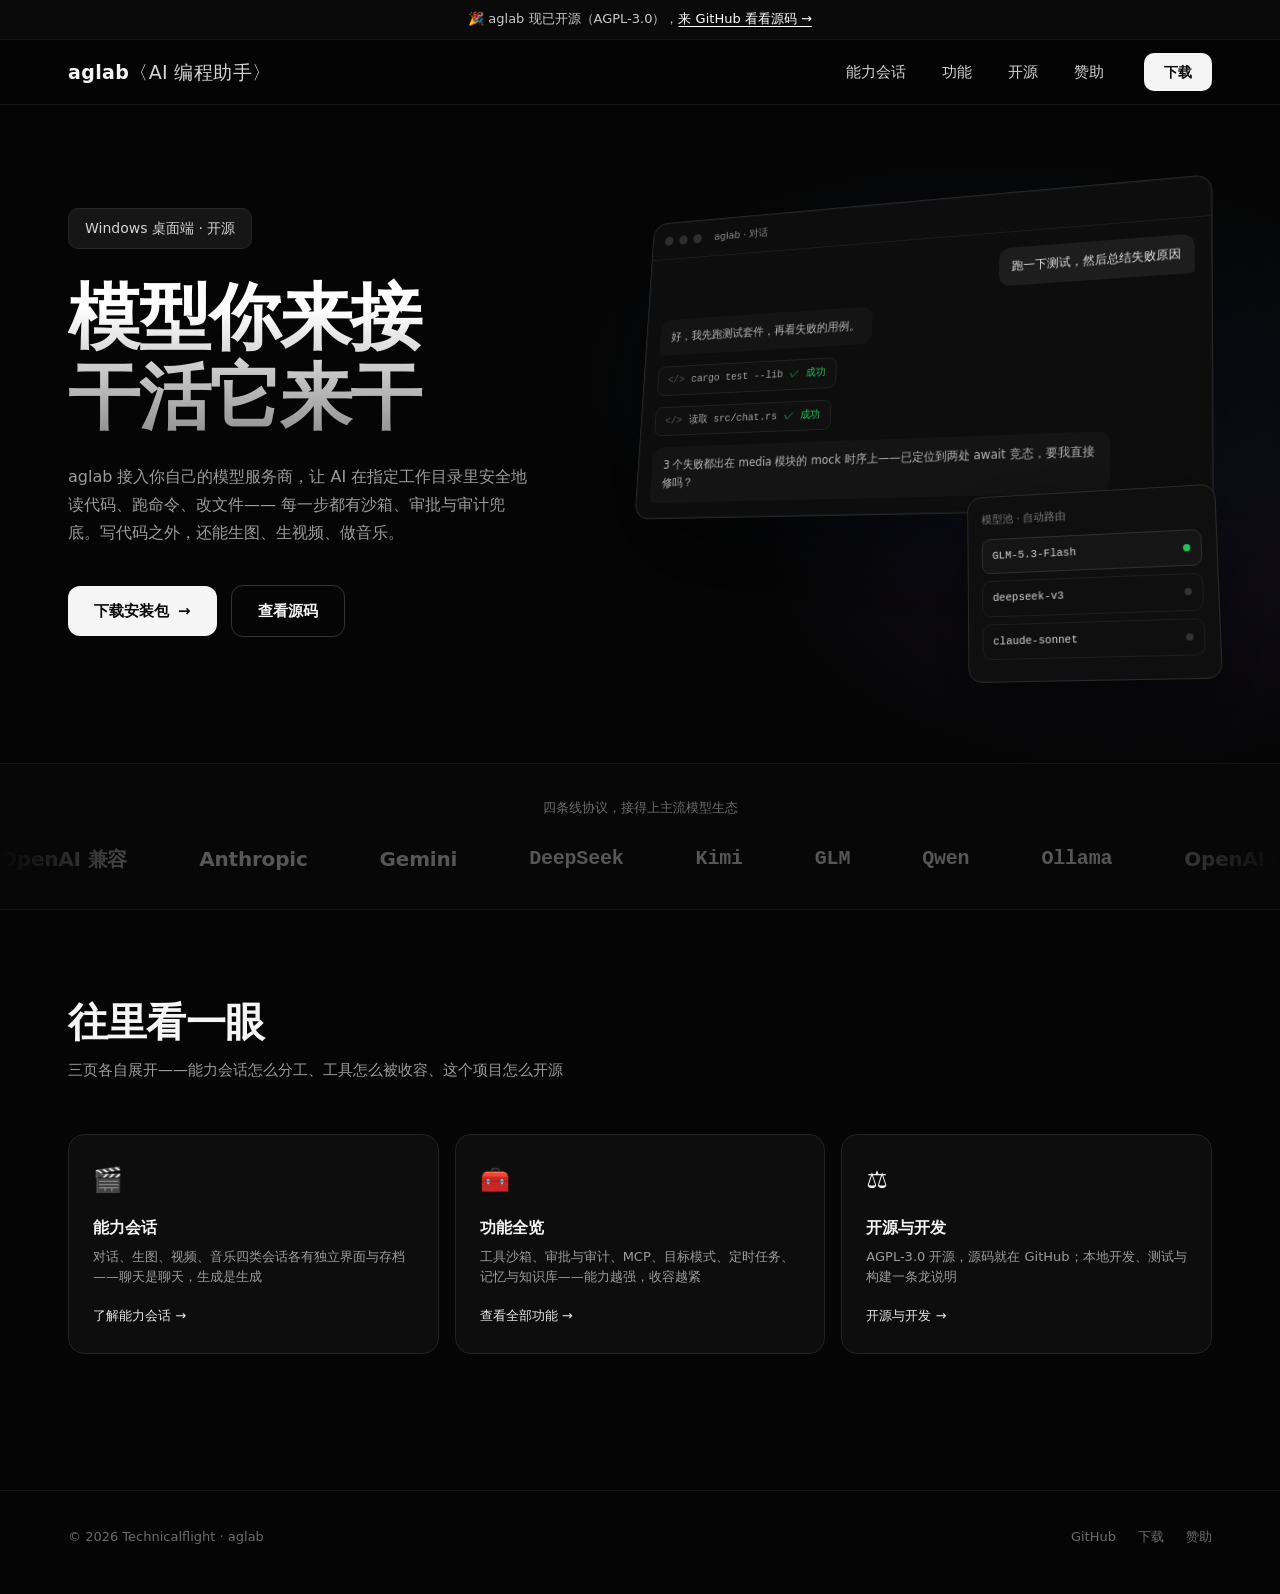
==== commit f750eb12: "refactor: 拆分多子页面（index/能力会话/功能/开源/赞助），样式抽到 styles.css" ====
--- a/index.html
+++ b/index.html
@@ -6,221 +6,7 @@
 <title>aglab — 跑在你桌面上的 AI 编程助手</title>
 <meta name="description" content="aglab 是一个 Windows 桌面端 AI 编程助手：接入你自己的模型服务商，在工作目录里安全地读代码、跑命令、改文件；支持生图/视频/音乐与多模态识别。开源（AGPL-3.0）。" />
 <link rel="icon" type="image/png" href="assets/icon.png" />
-<style>
-  /* ========== 令牌：深色开发者风（对齐 platform.kimi.com 的黑底白字 + 透视产品视觉） ========== */
-  :root {
-    --bg: #050505;
-    --panel: #0d0d0d;
-    --panel-2: #111111;
-    --border: #222222;
-    --border-hi: #333333;
-    --text: #f5f5f5;
-    --muted: #9b9b9b;
-    --dim: #6b6b6b;
-    --ok: #22c55e;
-  }
-  * { box-sizing: border-box; margin: 0; padding: 0; }
-  html { scroll-behavior: smooth; }
-  body {
-    background: var(--bg);
-    color: var(--text);
-    font-family: ui-sans-serif, system-ui, -apple-system, "Segoe UI", "PingFang SC", "Hiragino Sans GB", "Microsoft YaHei", sans-serif;
-    line-height: 1.6;
-    -webkit-font-smoothing: antialiased;
-    overflow-x: hidden;
-  }
-  a { color: inherit; text-decoration: none; }
-  .wrap { max-width: 1200px; margin: 0 auto; padding: 0 28px; }
-
-  /* ========== 顶部公告条 ========== */
-  .announce {
-    text-align: center; font-size: 13px; padding: 9px 16px;
-    background: #0a0a0a; border-bottom: 1px solid #161616; color: #c9c9c9;
-  }
-  .announce a { text-decoration: underline; text-underline-offset: 3px; color: #fff; }
-  .announce a:hover { color: var(--dim); }
-
-  /* ========== 导航 ========== */
-  nav {
-    position: sticky; top: 0; z-index: 50;
-    background: rgba(5, 5, 5, .82);
-    backdrop-filter: blur(14px); -webkit-backdrop-filter: blur(14px);
-    border-bottom: 1px solid #161616;
-  }
-  .nav-in { display: flex; align-items: center; height: 64px; gap: 40px; }
-  .logo { font-weight: 800; font-size: 19px; letter-spacing: .02em; white-space: nowrap; }
-  .logo .bracket { font-weight: 300; color: #d4d4d4; }
-  .nav-links { display: flex; gap: 36px; margin-left: auto; font-size: 15px; color: #d4d4d4; }
-  .nav-links a { transition: color .15s; white-space: nowrap; }
-  .nav-links a:hover { color: #ffffff; }
-  .nav-cta {
-    background: #f5f5f5; color: #0a0a0a; font-weight: 600; font-size: 14px;
-    padding: 8px 20px; border-radius: 10px; transition: opacity .15s, transform .15s;
-  }
-  .nav-cta:hover { opacity: .85; transform: translateY(-1px); }
-
-  /* ========== Hero：左文案 + 右透视产品模型 ========== */
-  .hero { position: relative; padding: 88px 0 110px; overflow: hidden; }
-  .hero::before {
-    content: ""; position: absolute; inset: 0; z-index: 0; pointer-events: none;
-    background:
-      radial-gradient(600px 320px at 78% 42%, rgba(59, 130, 246, .13), transparent 70%),
-      radial-gradient(520px 300px at 88% 70%, rgba(139, 92, 246, .10), transparent 70%);
-  }
-  .hero-grid { position: relative; z-index: 1; display: grid; grid-template-columns: 0.9fr 1.1fr; gap: 48px; align-items: center; }
-  .hero-badge {
-    display: inline-block; padding: 8px 16px; border-radius: 10px;
-    background: #161616; border: 1px solid #262626; color: #d4d4d4;
-    font-size: 14px; margin-bottom: 28px;
-  }
-  .hero h1 {
-    font-size: clamp(44px, 5.6vw, 76px); font-weight: 800; line-height: 1.12;
-    letter-spacing: -.02em;
-    background: linear-gradient(180deg, #ffffff 20%, #8f8f8f 100%);
-    -webkit-background-clip: text; background-clip: text; color: transparent;
-  }
-  .hero .sub { margin-top: 26px; font-size: 16px; color: var(--muted); max-width: 460px; line-height: 1.75; }
-  .hero .cta { margin-top: 38px; display: flex; gap: 14px; align-items: center; }
-  .btn {
-    display: inline-flex; align-items: center; gap: 9px;
-    padding: 13px 26px; border-radius: 12px; font-size: 15px; font-weight: 600;
-    transition: transform .15s, opacity .15s, border-color .15s, background .15s;
-  }
-  .btn-primary { background: #f5f5f5; color: #0a0a0a; }
-  .btn-primary:hover { transform: translateY(-2px); opacity: .88; }
-  .btn-ghost { border: 1px solid var(--border-hi); color: var(--text); }
-  .btn-ghost:hover { border-color: #555; transform: translateY(-2px); }
-  .arrow { transition: transform .15s; }
-  .btn:hover .arrow { transform: translateX(3px); }
-
-  /* 右侧：透视倾斜的应用界面模型（纯 CSS 手绘） */
-  .stage { perspective: 1600px; position: relative; min-height: 460px; }
-  .mockup {
-    position: relative; transform: rotateX(12deg) rotateY(-20deg) rotate(2deg);
-    transform-style: preserve-3d;
-    background: var(--panel); border: 1px solid #262626; border-radius: 16px;
-    box-shadow: 0 40px 120px rgba(0, 0, 0, .7), 0 0 0 1px rgba(255, 255, 255, .03) inset;
-    overflow: hidden; font-size: 12px;
-  }
-  .mock-bar {
-    display: flex; align-items: center; gap: 7px; padding: 11px 14px;
-    border-bottom: 1px solid #1c1c1c; color: #8a8a8a;
-  }
-  .mock-bar .t { font-size: 11px; }
-  .dot { width: 10px; height: 10px; border-radius: 50%; background: #2e2e2e; }
-  .mock-body { padding: 16px; display: flex; flex-direction: column; gap: 12px; }
-  .bub { max-width: 86%; padding: 10px 13px; border-radius: 12px; line-height: 1.6; }
-  .bub-user { align-self: flex-end; background: #1d1d1d; color: #e5e5e5; border-bottom-right-radius: 4px; }
-  .bub-ai { align-self: flex-start; background: #141414; color: #b8b8b8; border-bottom-left-radius: 4px; }
-  .tool {
-    display: inline-flex; align-items: center; gap: 8px; align-self: flex-start;
-    font-family: ui-monospace, "Cascadia Code", Consolas, monospace; font-size: 11px;
-    color: #a3a3a3; background: #101010; border: 1px solid #222; border-radius: 8px; padding: 6px 11px;
-  }
-  .tool .tag { color: #565656; }
-  .tool .ok { color: var(--ok); }
-  .float-card {
-    position: absolute; right: -14px; bottom: -30px; width: 250px;
-    background: #0f0f0f; border: 1px solid #2a2a2a; border-radius: 14px;
-    box-shadow: 0 30px 80px rgba(0, 0, 0, .65);
-    padding: 14px; font-size: 12px;
-    transform: rotateX(12deg) rotateY(-20deg) translateZ(46px);
-  }
-  .float-card h4 { font-size: 11px; color: #7a7a7a; font-weight: 500; margin-bottom: 10px; }
-  .pool-row {
-    display: flex; align-items: center; gap: 9px; padding: 8px 10px;
-    border-radius: 9px; border: 1px solid #1e1e1e; margin-bottom: 7px; color: #d4d4d4;
-  }
-  .pool-row.active { border-color: #2f2f2f; background: #151515; }
-  .pool-row .st { width: 7px; height: 7px; border-radius: 50%; background: var(--ok); margin-left: auto; }
-  .pool-row .st.off { background: #333; }
-  .pool-row .nm { font-family: ui-monospace, Consolas, monospace; font-size: 11px; }
-
-  /* ========== Logo 走马灯 ========== */
-  .trust { border-top: 1px solid #131313; border-bottom: 1px solid #131313; background: #070707; padding: 34px 0; overflow: hidden; }
-  .trust-label { text-align: center; font-size: 13px; color: var(--dim); margin-bottom: 24px; }
-  .marquee { display: flex; overflow: hidden; mask-image: linear-gradient(90deg, transparent, #000 12%, #000 88%, transparent); }
-  .marquee-track { display: flex; gap: 72px; padding-right: 72px; animation: scroll 26s linear infinite; flex-shrink: 0; }
-  .marquee-track span {
-    font-weight: 700; font-size: 20px; color: #565656; letter-spacing: -.01em; white-space: nowrap;
-    transition: color .2s;
-  }
-  .marquee-track span:hover { color: #a3a3a3; }
-  .marquee-track .mono { font-family: ui-monospace, Consolas, monospace; font-weight: 600; }
-  @keyframes scroll { to { transform: translateX(-100%); } }
-
-  /* ========== 分区通用 ========== */
-  section { padding: 96px 0; }
-  .sec-head { margin-bottom: 52px; }
-  .sec-head h2 { font-size: clamp(28px, 3.6vw, 40px); font-weight: 800; letter-spacing: -.02em; line-height: 1.2; }
-  .sec-head p { margin-top: 12px; color: var(--muted); font-size: 15px; max-width: 560px; }
-
-  /* 能力会话：四块暗色瓦片 + 彩色氛围光 */
-  .sessions { display: grid; grid-template-columns: repeat(auto-fit, minmax(240px, 1fr)); gap: 16px; }
-  .session {
-    position: relative; overflow: hidden;
-    background: var(--panel); border: 1px solid var(--border); border-radius: 18px;
-    padding: 28px 24px; transition: transform .18s, border-color .18s;
-  }
-  .session::before {
-    content: ""; position: absolute; top: -70px; right: -70px; width: 190px; height: 190px;
-    border-radius: 50%; filter: blur(58px); opacity: .22; pointer-events: none;
-    transition: opacity .2s;
-  }
-  .session:hover { transform: translateY(-4px); border-color: var(--border-hi); }
-  .session:hover::before { opacity: .34; }
-  .session .em { font-size: 28px; }
-  .session h3 { margin-top: 16px; font-size: 17px; font-weight: 700; }
-  .session p { margin-top: 8px; font-size: 13px; color: var(--muted); line-height: 1.65; }
-  .session.s-chat::before { background: #3b82f6; }
-  .session.s-image::before { background: #8b5cf6; }
-  .session.s-video::before { background: #ec4899; }
-  .session.s-music::before { background: #f59e0b; }
-
-  /* 功能卡片 */
-  .features { display: grid; grid-template-columns: repeat(auto-fit, minmax(300px, 1fr)); gap: 16px; }
-  .card {
-    background: var(--panel); border: 1px solid var(--border); border-radius: 16px;
-    padding: 26px 24px; transition: transform .18s, border-color .18s;
-  }
-  .card:hover { transform: translateY(-3px); border-color: var(--border-hi); }
-  .card .em {
-    display: inline-flex; align-items: center; justify-content: center;
-    width: 44px; height: 44px; border-radius: 11px; font-size: 21px;
-    background: #161616; border: 1px solid #242424;
-  }
-  .card h3 { margin-top: 16px; font-size: 16px; font-weight: 700; }
-  .card p { margin-top: 8px; font-size: 14px; color: var(--muted); line-height: 1.7; }
-
-  /* 开源 / 赞助 */
-  .panel {
-    max-width: 760px; margin: 0 auto; text-align: center;
-    background: var(--panel); border: 1px solid var(--border); border-radius: 22px;
-    padding: 52px 34px;
-  }
-  .panel h3 { font-size: 22px; font-weight: 800; }
-  .panel p { margin-top: 12px; color: var(--muted); font-size: 14px; }
-  .panel .row { margin-top: 26px; display: flex; gap: 12px; justify-content: center; flex-wrap: wrap; }
-  .qrs { display: flex; gap: 28px; justify-content: center; flex-wrap: wrap; margin-top: 26px; }
-  .qr { background: #ffffff; border-radius: 16px; padding: 12px; }
-  .qr img { width: 190px; height: 190px; display: block; border-radius: 8px; }
-  .qr figcaption { margin-top: 10px; font-size: 12px; color: #525252; text-align: center; }
-  .sponsor-note { max-width: 640px; margin: 24px auto 0; font-size: 12px; color: var(--dim); text-align: center; line-height: 1.7; }
-
-  footer { border-top: 1px solid #161616; padding: 36px 0 46px; margin-top: 48px; }
-  .foot { display: flex; align-items: center; justify-content: space-between; flex-wrap: wrap; gap: 14px; font-size: 13px; color: var(--dim); }
-  .foot a:hover { color: var(--text); }
-  .foot .links { display: flex; gap: 22px; }
-
-  @media (max-width: 960px) {
-    .hero-grid { grid-template-columns: 1fr; }
-    .stage { min-height: 0; margin-top: 26px; }
-    .mockup, .float-card { transform: none; }
-    .float-card { position: static; width: 100%; margin-top: 14px; }
-    .nav-links { display: none; }
-    section { padding: 64px 0; }
-  }
-</style>
+<link rel="stylesheet" href="styles.css" />
 </head>
 <body>
 
@@ -228,12 +14,12 @@
 
 <nav>
   <div class="wrap nav-in">
-    <a class="logo" href="#">aglab<span class="bracket">〈AI 编程助手〉</span></a>
+    <a class="logo" href="index.html">aglab<span class="bracket">〈AI 编程助手〉</span></a>
     <div class="nav-links">
-      <a href="#sessions">能力会话</a>
-      <a href="#features">功能</a>
-      <a href="#opensource">开源</a>
-      <a href="#sponsor">赞助</a>
+      <a href="sessions.html">能力会话</a>
+      <a href="features.html">功能</a>
+      <a href="opensource.html">开源</a>
+      <a href="sponsor.html">赞助</a>
     </div>
     <a class="nav-cta" href="https://github.com/Technicalflight/aglab/releases" target="_blank" rel="noopener">下载</a>
   </div>
@@ -290,66 +76,32 @@
   </div>
 </div>
 
-<section id="sessions">
+<section>
   <div class="wrap">
     <div class="sec-head">
-      <h2>四类能力会话，各干各的活</h2>
-      <p>聊天是聊天，生成是生成——不同任务各有独立界面与存档，互不打架</p>
-    </div>
-    <div class="sessions">
-      <div class="session s-chat"><span class="em">💬</span><h3>对话</h3><p>多服务商档案与模型池路由，分支树、全文搜索、自动压缩，缓存保温省钱</p></div>
-      <div class="session s-image"><span class="em">🖼️</span><h3>生图</h3><p>图生图与参数面板，参考图直接喂给模型，多张产出一次到位</p></div>
-      <div class="session s-video"><span class="em">🎬</span><h3>视频</h3><p>文本/图像/视频转视频三模式，首尾帧精确控制，比例时长分辨率随调</p></div>
-      <div class="session s-music"><span class="em">🎵</span><h3>音乐</h3><p>多家族 API 自动探测，描述或歌词直出成曲，就地试听</p></div>
-    </div>
-  </div>
-</section>
-
-<section id="features" style="padding-top: 8px;">
-  <div class="wrap">
-    <div class="sec-head">
-      <h2>工具能干活，也要守规矩</h2>
-      <p>每一步执行都有规则、审批与审计兜底——能力越强，收容越紧</p>
+      <h2>往里看一眼</h2>
+      <p>三页各自展开——能力会话怎么分工、工具怎么被收容、这个项目怎么开源</p>
     </div>
     <div class="features">
-      <div class="card"><span class="em">🧰</span><h3>工具系统</h3><p>读写、命令、网络检索等内置工具；模型在你的工作目录里真正动手干活</p></div>
-      <div class="card"><span class="em">🛡️</span><h3>逐调用沙箱</h3><p>命令在低完整性沙箱与 Job Object 收容下执行，规则库 + 审批（单次放行 / 总是允许）说了算</p></div>
-      <div class="card"><span class="em">📜</span><h3>审计中心</h3><p>敏感信息自动打码，删除进回收站并有自动备份兜底，出了事能回溯</p></div>
-      <div class="card"><span class="em">👁️</span><h3>多模态识别</h3><p>图片、视频、音频本体随行发给支持的模型——看图听音，按能力逐个放行</p></div>
-      <div class="card"><span class="em">🤖</span><h3>MCP 扩展</h3><p>stdio / HTTP 服务器即插即用，支持 OAuth 接入，工具总开关一键收放</p></div>
-      <div class="card"><span class="em">🎯</span><h3>目标模式</h3><p>给一个目标，模型带着判据清单自主推进、自我修复，直到验收通过</p></div>
-      <div class="card"><span class="em">⏰</span><h3>定时任务</h3><p>每周计划与 cron 表达式触发后台任务，跑完系统通知，结果进会话</p></div>
-      <div class="card"><span class="em">🧠</span><h3>记忆与知识库</h3><p>长对话自动压缩，关键结论蒸馏进记忆；本地知识库随问随检索</p></div>
+      <a class="link-card" href="sessions.html">
+        <span class="em">🎬</span>
+        <h3>能力会话</h3>
+        <p>对话、生图、视频、音乐四类会话各有独立界面与存档——聊天是聊天，生成是生成</p>
+        <span class="go">了解能力会话 →</span>
+      </a>
+      <a class="link-card" href="features.html">
+        <span class="em">🧰</span>
+        <h3>功能全览</h3>
+        <p>工具沙箱、审批与审计、MCP、目标模式、定时任务、记忆与知识库——能力越强，收容越紧</p>
+        <span class="go">查看全部功能 →</span>
+      </a>
+      <a class="link-card" href="opensource.html">
+        <span class="em">⚖️</span>
+        <h3>开源与开发</h3>
+        <p>AGPL-3.0 开源，源码就在 GitHub；本地开发、测试与构建一条龙说明</p>
+        <span class="go">开源与开发 →</span>
+      </a>
     </div>
-  </div>
-</section>
-
-<section id="opensource">
-  <div class="wrap">
-    <div class="panel">
-      <h3>开源 · AGPL-3.0</h3>
-      <p>aglab 基于 AGPL-3.0 协议开源，源码就在 GitHub。<br />自由使用、学习、修改与分发；商业用途需事先获得作者书面授权。</p>
-      <div class="row">
-        <a class="btn btn-primary" href="https://github.com/Technicalflight/aglab" target="_blank" rel="noopener">GitHub 仓库</a>
-        <a class="btn btn-ghost" href="https://github.com/Technicalflight/aglab/blob/main/LICENSE" target="_blank" rel="noopener">查看许可证</a>
-      </div>
-    </div>
-  </div>
-</section>
-
-<section id="sponsor" style="padding-top: 8px;">
-  <div class="wrap">
-    <div class="sec-head">
-      <h2>请作者喝一杯</h2>
-      <p>如果 aglab 对你有帮助，欢迎请作者喝杯咖啡或可乐 ☕🥤</p>
-    </div>
-    <div class="qrs">
-      <figure class="qr"><img src="assets/alipay_qr.png" alt="支付宝收款码" /><figcaption>支付宝 Alipay</figcaption></figure>
-      <figure class="qr"><img src="assets/wechat_qr.png" alt="微信收款码" /><figcaption>微信 WeChat Pay</figcaption></figure>
-    </div>
-    <p class="sponsor-note">
-      赞助是完全自愿的感谢行为，不会提高或加快任何功能与修复的优先级——是否赞助、赞助多少与开发完全无关。
-    </p>
   </div>
 </section>
 
@@ -359,7 +111,7 @@
     <div class="links">
       <a href="https://github.com/Technicalflight/aglab" target="_blank" rel="noopener">GitHub</a>
       <a href="https://github.com/Technicalflight/aglab/releases" target="_blank" rel="noopener">下载</a>
-      <a href="https://linux.do" target="_blank" rel="noopener">Linux.Do</a>
+      <a href="sponsor.html">赞助</a>
     </div>
   </div>
 </footer>
--- a/styles.css
+++ b/styles.css
@@ -0,0 +1,235 @@
+/* ========== 令牌：深色开发者风（对齐 platform.kimi.com 的黑底白字 + 透视产品视觉） ========== */
+:root {
+  --bg: #050505;
+  --panel: #0d0d0d;
+  --panel-2: #111111;
+  --border: #222222;
+  --border-hi: #333333;
+  --text: #f5f5f5;
+  --muted: #9b9b9b;
+  --dim: #6b6b6b;
+  --ok: #22c55e;
+}
+* { box-sizing: border-box; margin: 0; padding: 0; }
+html { scroll-behavior: smooth; }
+body {
+  background: var(--bg);
+  color: var(--text);
+  font-family: ui-sans-serif, system-ui, -apple-system, "Segoe UI", "PingFang SC", "Hiragino Sans GB", "Microsoft YaHei", sans-serif;
+  line-height: 1.6;
+  -webkit-font-smoothing: antialiased;
+  overflow-x: hidden;
+}
+a { color: inherit; text-decoration: none; }
+.wrap { max-width: 1200px; margin: 0 auto; padding: 0 28px; }
+
+/* ========== 顶部公告条 ========== */
+.announce {
+  text-align: center; font-size: 13px; padding: 9px 16px;
+  background: #0a0a0a; border-bottom: 1px solid #161616; color: #c9c9c9;
+}
+.announce a { text-decoration: underline; text-underline-offset: 3px; color: #fff; }
+.announce a:hover { color: var(--dim); }
+
+/* ========== 导航 ========== */
+nav {
+  position: sticky; top: 0; z-index: 50;
+  background: rgba(5, 5, 5, .82);
+  backdrop-filter: blur(14px); -webkit-backdrop-filter: blur(14px);
+  border-bottom: 1px solid #161616;
+}
+.nav-in { display: flex; align-items: center; height: 64px; gap: 40px; }
+.logo { font-weight: 800; font-size: 19px; letter-spacing: .02em; white-space: nowrap; }
+.logo .bracket { font-weight: 300; color: #d4d4d4; }
+.nav-links { display: flex; gap: 36px; margin-left: auto; font-size: 15px; color: #d4d4d4; }
+.nav-links a { transition: color .15s; white-space: nowrap; }
+.nav-links a:hover { color: #ffffff; }
+.nav-links a.active { color: #ffffff; font-weight: 600; }
+.nav-cta {
+  background: #f5f5f5; color: #0a0a0a; font-weight: 600; font-size: 14px;
+  padding: 8px 20px; border-radius: 10px; transition: opacity .15s, transform .15s;
+}
+.nav-cta:hover { opacity: .85; transform: translateY(-1px); }
+
+/* ========== Hero ========== */
+.hero { position: relative; padding: 88px 0 110px; overflow: hidden; }
+.hero::before {
+  content: ""; position: absolute; inset: 0; z-index: 0; pointer-events: none;
+  background:
+    radial-gradient(600px 320px at 78% 42%, rgba(59, 130, 246, .13), transparent 70%),
+    radial-gradient(520px 300px at 88% 70%, rgba(139, 92, 246, .10), transparent 70%);
+}
+.hero-grid { position: relative; z-index: 1; display: grid; grid-template-columns: 0.9fr 1.1fr; gap: 48px; align-items: center; }
+.hero-badge {
+  display: inline-block; padding: 8px 16px; border-radius: 10px;
+  background: #161616; border: 1px solid #262626; color: #d4d4d4;
+  font-size: 14px; margin-bottom: 28px;
+}
+.hero h1 {
+  font-size: clamp(44px, 5.6vw, 76px); font-weight: 800; line-height: 1.12;
+  letter-spacing: -.02em;
+  background: linear-gradient(180deg, #ffffff 20%, #8f8f8f 100%);
+  -webkit-background-clip: text; background-clip: text; color: transparent;
+}
+.hero .sub { margin-top: 26px; font-size: 16px; color: var(--muted); max-width: 460px; line-height: 1.75; }
+.hero .cta { margin-top: 38px; display: flex; gap: 14px; align-items: center; }
+.btn {
+  display: inline-flex; align-items: center; gap: 9px;
+  padding: 13px 26px; border-radius: 12px; font-size: 15px; font-weight: 600;
+  transition: transform .15s, opacity .15s, border-color .15s, background .15s;
+}
+.btn:hover { transform: translateY(-2px); }
+.btn-primary { background: #f5f5f5; color: #0a0a0a; }
+.btn-primary:hover { opacity: .88; }
+.btn-ghost { border: 1px solid var(--border-hi); color: var(--text); }
+.btn-ghost:hover { border-color: #555; }
+.arrow { transition: transform .15s; }
+.btn:hover .arrow { transform: translateX(3px); }
+
+/* 右侧：透视倾斜的应用界面模型（纯 CSS 手绘） */
+.stage { perspective: 1600px; position: relative; min-height: 460px; }
+.mockup {
+  position: relative; transform: rotateX(12deg) rotateY(-20deg) rotate(2deg);
+  transform-style: preserve-3d;
+  background: var(--panel); border: 1px solid #262626; border-radius: 16px;
+  box-shadow: 0 40px 120px rgba(0, 0, 0, .7), 0 0 0 1px rgba(255, 255, 255, .03) inset;
+  overflow: hidden; font-size: 12px;
+}
+.mock-bar {
+  display: flex; align-items: center; gap: 7px; padding: 11px 14px;
+  border-bottom: 1px solid #1c1c1c; color: #8a8a8a;
+}
+.mock-bar .t { font-size: 11px; }
+.dot { width: 10px; height: 10px; border-radius: 50%; background: #2e2e2e; }
+.mock-body { padding: 16px; display: flex; flex-direction: column; gap: 12px; }
+.bub { max-width: 86%; padding: 10px 13px; border-radius: 12px; line-height: 1.6; }
+.bub-user { align-self: flex-end; background: #1d1d1d; color: #e5e5e5; border-bottom-right-radius: 4px; }
+.bub-ai { align-self: flex-start; background: #141414; color: #b8b8b8; border-bottom-left-radius: 4px; }
+.tool {
+  display: inline-flex; align-items: center; gap: 8px; align-self: flex-start;
+  font-family: ui-monospace, "Cascadia Code", Consolas, monospace; font-size: 11px;
+  color: #a3a3a3; background: #101010; border: 1px solid #222; border-radius: 8px; padding: 6px 11px;
+}
+.tool .tag { color: #565656; }
+.tool .ok { color: var(--ok); }
+.float-card {
+  position: absolute; right: -14px; bottom: -30px; width: 250px;
+  background: #0f0f0f; border: 1px solid #2a2a2a; border-radius: 14px;
+  box-shadow: 0 30px 80px rgba(0, 0, 0, .65);
+  padding: 14px; font-size: 12px;
+  transform: rotateX(12deg) rotateY(-20deg) translateZ(46px);
+}
+.float-card h4 { font-size: 11px; color: #7a7a7a; font-weight: 500; margin-bottom: 10px; }
+.pool-row {
+  display: flex; align-items: center; gap: 9px; padding: 8px 10px;
+  border-radius: 9px; border: 1px solid #1e1e1e; margin-bottom: 7px; color: #d4d4d4;
+}
+.pool-row.active { border-color: #2f2f2f; background: #151515; }
+.pool-row .st { width: 7px; height: 7px; border-radius: 50%; background: var(--ok); margin-left: auto; }
+.pool-row .st.off { background: #333; }
+.pool-row .nm { font-family: ui-monospace, Consolas, monospace; font-size: 11px; }
+
+/* ========== Logo 走马灯 ========== */
+.trust { border-top: 1px solid #131313; border-bottom: 1px solid #131313; background: #070707; padding: 34px 0; overflow: hidden; }
+.trust-label { text-align: center; font-size: 13px; color: var(--dim); margin-bottom: 24px; }
+.marquee { display: flex; overflow: hidden; mask-image: linear-gradient(90deg, transparent, #000 12%, #000 88%, transparent); }
+.marquee-track { display: flex; gap: 72px; padding-right: 72px; animation: scroll 26s linear infinite; flex-shrink: 0; }
+.marquee-track span {
+  font-weight: 700; font-size: 20px; color: #565656; letter-spacing: -.01em; white-space: nowrap;
+  transition: color .2s;
+}
+.marquee-track span:hover { color: #a3a3a3; }
+.marquee-track .mono { font-family: ui-monospace, Consolas, monospace; font-weight: 600; }
+@keyframes scroll { to { transform: translateX(-100%); } }
+
+/* ========== 分区通用 ========== */
+section { padding: 88px 0; }
+.sec-head { margin-bottom: 52px; }
+.sec-head h2 { font-size: clamp(28px, 3.6vw, 40px); font-weight: 800; letter-spacing: -.02em; line-height: 1.2; }
+.sec-head p { margin-top: 12px; color: var(--muted); font-size: 15px; max-width: 560px; }
+
+/* 能力会话：四块暗色瓦片 + 彩色氛围光 */
+.sessions { display: grid; grid-template-columns: repeat(auto-fit, minmax(240px, 1fr)); gap: 16px; }
+.session {
+  position: relative; overflow: hidden;
+  background: var(--panel); border: 1px solid var(--border); border-radius: 18px;
+  padding: 28px 24px; transition: transform .18s, border-color .18s;
+}
+.session::before {
+  content: ""; position: absolute; top: -70px; right: -70px; width: 190px; height: 190px;
+  border-radius: 50%; filter: blur(58px); opacity: .22; pointer-events: none;
+  transition: opacity .2s;
+}
+.session:hover { transform: translateY(-4px); border-color: var(--border-hi); }
+.session:hover::before { opacity: .34; }
+.session .em { font-size: 28px; }
+.session h3 { margin-top: 16px; font-size: 17px; font-weight: 700; }
+.session p { margin-top: 8px; font-size: 13px; color: var(--muted); line-height: 1.65; }
+.session.s-chat::before { background: #3b82f6; }
+.session.s-image::before { background: #8b5cf6; }
+.session.s-video::before { background: #ec4899; }
+.session.s-music::before { background: #f59e0b; }
+
+/* 功能卡片 */
+.features { display: grid; grid-template-columns: repeat(auto-fit, minmax(300px, 1fr)); gap: 16px; }
+.card {
+  background: var(--panel); border: 1px solid var(--border); border-radius: 16px;
+  padding: 26px 24px; transition: transform .18s, border-color .18s;
+}
+.card:hover { transform: translateY(-3px); border-color: var(--border-hi); }
+.card .em {
+  display: inline-flex; align-items: center; justify-content: center;
+  width: 44px; height: 44px; border-radius: 11px; font-size: 21px;
+  background: #161616; border: 1px solid #242424;
+}
+.card h3 { margin-top: 16px; font-size: 16px; font-weight: 700; }
+.card p { margin-top: 8px; font-size: 14px; color: var(--muted); line-height: 1.7; }
+
+/* 首页的入口卡（去往各子页面） */
+.link-card {
+  display: flex; flex-direction: column; gap: 6px;
+  background: var(--panel); border: 1px solid var(--border); border-radius: 16px;
+  padding: 26px 24px; transition: transform .18s, border-color .18s;
+}
+.link-card:hover { transform: translateY(-3px); border-color: var(--border-hi); }
+.link-card .em { font-size: 24px; }
+.link-card h3 { font-size: 16px; font-weight: 700; margin-top: 10px; }
+.link-card p { font-size: 13px; color: var(--muted); }
+.link-card .go { margin-top: 12px; font-size: 13px; color: #e5e5e5; }
+
+/* 开源 / 赞助 */
+.panel {
+  max-width: 760px; margin: 0 auto; text-align: center;
+  background: var(--panel); border: 1px solid var(--border); border-radius: 22px;
+  padding: 52px 34px;
+}
+.panel h3 { font-size: 22px; font-weight: 800; }
+.panel p { margin-top: 12px; color: var(--muted); font-size: 14px; }
+.panel .row { margin-top: 26px; display: flex; gap: 12px; justify-content: center; flex-wrap: wrap; }
+.qrs { display: flex; gap: 28px; justify-content: center; flex-wrap: wrap; margin-top: 26px; }
+.qr { background: #ffffff; border-radius: 16px; padding: 12px; }
+.qr img { width: 190px; height: 190px; display: block; border-radius: 8px; }
+.qr figcaption { margin-top: 10px; font-size: 12px; color: #525252; text-align: center; }
+.sponsor-note { max-width: 640px; margin: 24px auto 0; font-size: 12px; color: var(--dim); text-align: center; line-height: 1.7; }
+
+/* 开发命令块 */
+.code {
+  background: #0f0f0f; border: 1px solid #242424; border-radius: 12px;
+  padding: 16px 18px; font-family: ui-monospace, "Cascadia Code", Consolas, monospace;
+  font-size: 13px; color: #d4d4d4; overflow-x: auto; line-height: 1.8;
+}
+.code .c { color: #565656; }
+
+footer { border-top: 1px solid #161616; padding: 36px 0 46px; margin-top: 48px; }
+.foot { display: flex; align-items: center; justify-content: space-between; flex-wrap: wrap; gap: 14px; font-size: 13px; color: var(--dim); }
+.foot a:hover { color: var(--text); }
+.foot .links { display: flex; gap: 22px; }
+
+@media (max-width: 960px) {
+  .hero-grid { grid-template-columns: 1fr; }
+  .stage { min-height: 0; margin-top: 26px; }
+  .mockup, .float-card { transform: none; }
+  .float-card { position: static; width: 100%; margin-top: 14px; }
+  .nav-links { display: none; }
+  section { padding: 64px 0; }
+}
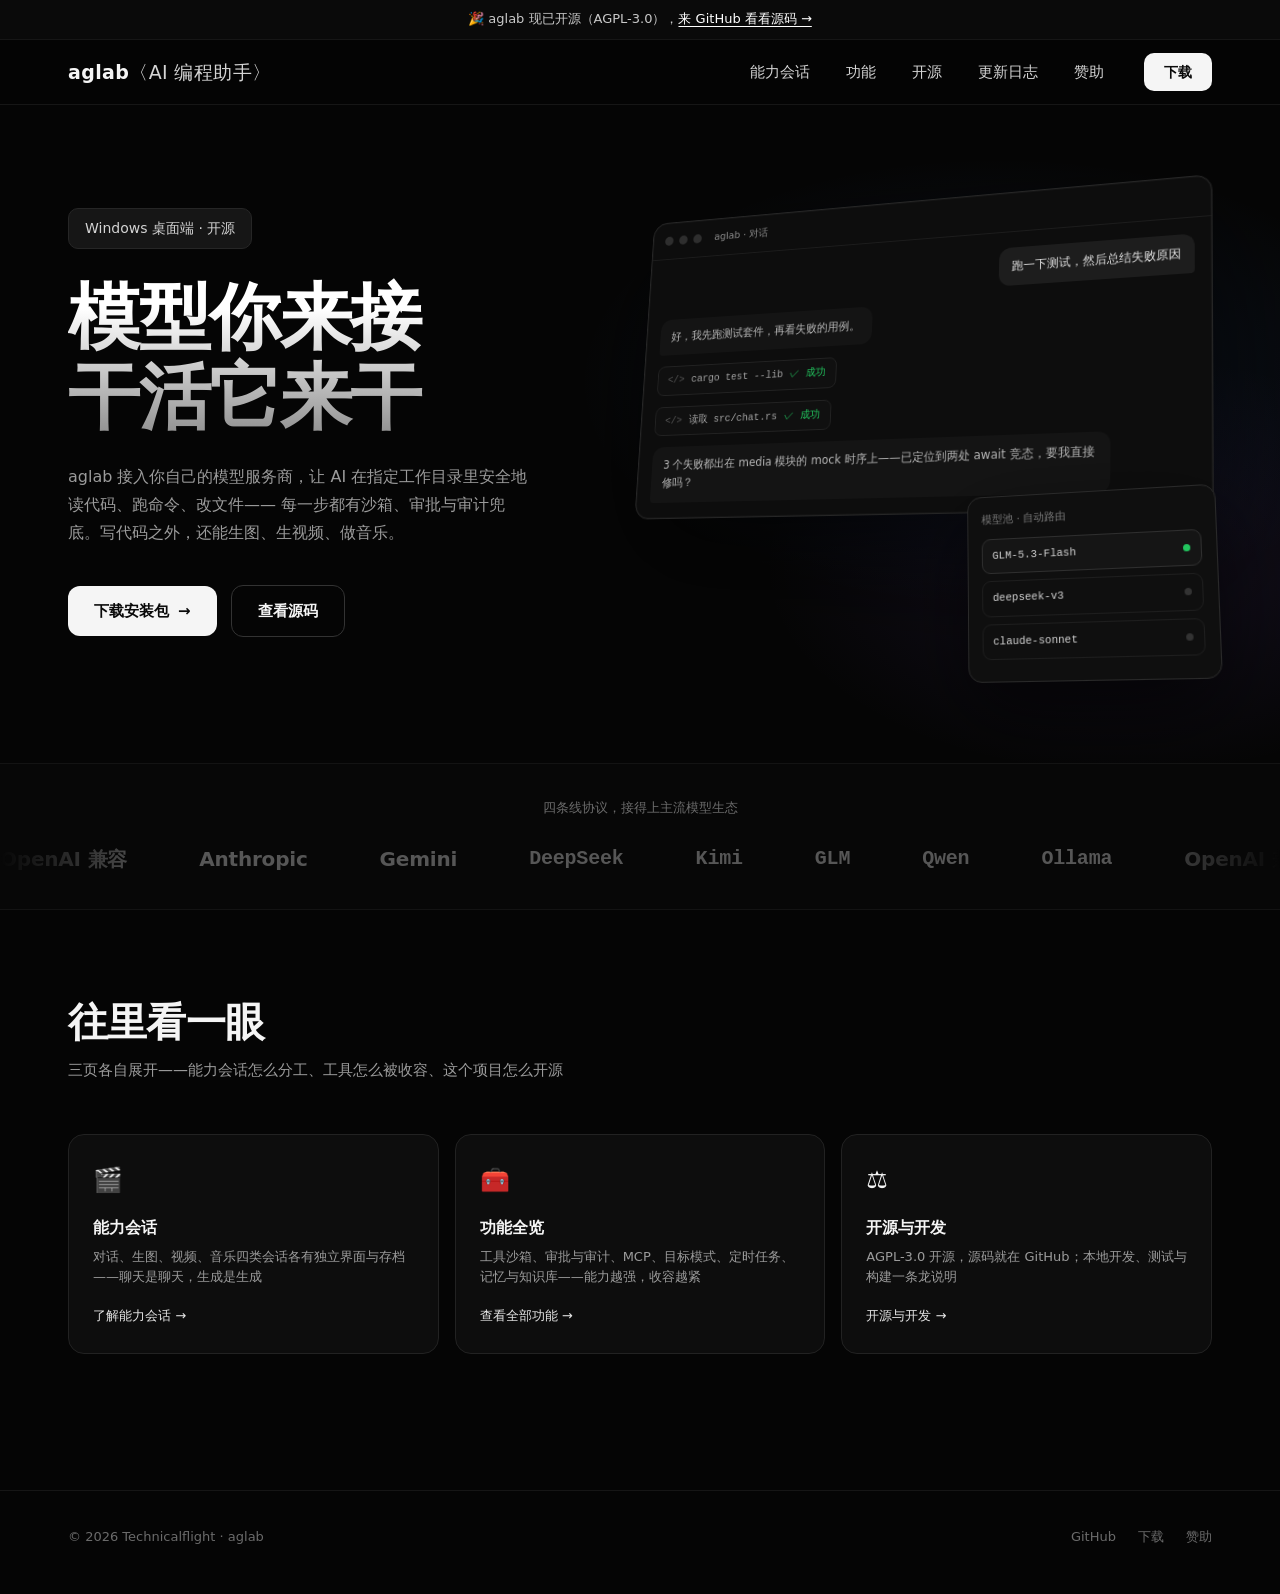
==== commit 0f18c512: "feat: 更新日志页——v0.1.1/v0.1.0 两版说明 + 版本快速导航 - changelog.html：与 GitHub Release 一一对应的说明页，右侧粘性版本导航（桌面端） - " ====
--- a/index.html
+++ b/index.html
@@ -19,6 +19,7 @@
       <a href="sessions.html">能力会话</a>
       <a href="features.html">功能</a>
       <a href="opensource.html">开源</a>
+      <a href="changelog.html">更新日志</a>
       <a href="sponsor.html">赞助</a>
     </div>
     <a class="nav-cta" href="https://github.com/Technicalflight/aglab/releases" target="_blank" rel="noopener">下载</a>
--- a/styles.css
+++ b/styles.css
@@ -233,3 +233,57 @@
   .nav-links { display: none; }
   section { padding: 64px 0; }
 }
+
+/* ========== 更新日志 ========== */
+.cl-layout { display: grid; grid-template-columns: 1fr 200px; gap: 56px; align-items: start; }
+.cl-entry { padding: 44px 0; border-top: 1px solid #161616; }
+.cl-main .cl-entry:first-child { padding-top: 0; border-top: 0; }
+.cl-head { display: flex; align-items: center; gap: 12px; flex-wrap: wrap; }
+.cl-ver {
+  font-size: 22px; font-weight: 800; letter-spacing: -.01em; color: var(--text);
+  transition: color .15s;
+}
+.cl-ver:hover { color: #ffffff; text-decoration: underline; text-underline-offset: 5px; }
+.cl-badge {
+  font-size: 11px; font-weight: 700; color: #0a0a0a; background: #f5f5f5;
+  border-radius: 6px; padding: 2px 9px;
+}
+.cl-date { color: var(--dim); font-size: 13px; }
+.cl-groups { margin-top: 20px; display: flex; flex-direction: column; gap: 16px; }
+.cl-group { display: grid; grid-template-columns: 92px 1fr; gap: 14px; align-items: start; }
+.cl-tag {
+  justify-self: start; font-size: 12px; font-weight: 600; padding: 3px 11px;
+  border-radius: 999px; border: 1px solid #242424; background: #141414; color: var(--muted);
+}
+.cl-tag.add { color: #4ade80; border-color: rgba(34, 197, 94, .28); }
+.cl-tag.fix { color: #60a5fa; border-color: rgba(96, 165, 250, .28); }
+.cl-tag.build { color: #a78bfa; border-color: rgba(167, 139, 250, .28); }
+.cl-group ul { list-style: none; display: flex; flex-direction: column; gap: 9px; }
+.cl-group li {
+  position: relative; padding-left: 16px;
+  font-size: 14px; color: var(--muted); line-height: 1.75;
+}
+.cl-group li::before {
+  content: ""; position: absolute; left: 0; top: .74em;
+  width: 5px; height: 5px; border-radius: 50%; background: #3a3a3a;
+}
+.cl-group li strong { color: #e5e5e5; font-weight: 600; }
+
+/* 右缘的版本快速导航（桌面端显示） */
+.cl-nav { position: sticky; top: 96px; }
+.cl-nav h4 {
+  font-size: 12px; font-weight: 600; letter-spacing: .06em;
+  color: var(--dim); margin-bottom: 12px;
+}
+.cl-nav a {
+  display: flex; align-items: baseline; justify-content: space-between; gap: 10px;
+  font-size: 13px; color: var(--muted); padding: 6px 0; transition: color .15s;
+}
+.cl-nav a:hover { color: #ffffff; }
+.cl-nav .cl-nav-date { font-size: 11px; color: var(--dim); white-space: nowrap; }
+
+@media (max-width: 960px) {
+  .cl-layout { grid-template-columns: 1fr; }
+  .cl-nav { display: none; }
+  .cl-group { grid-template-columns: 1fr; gap: 8px; }
+}
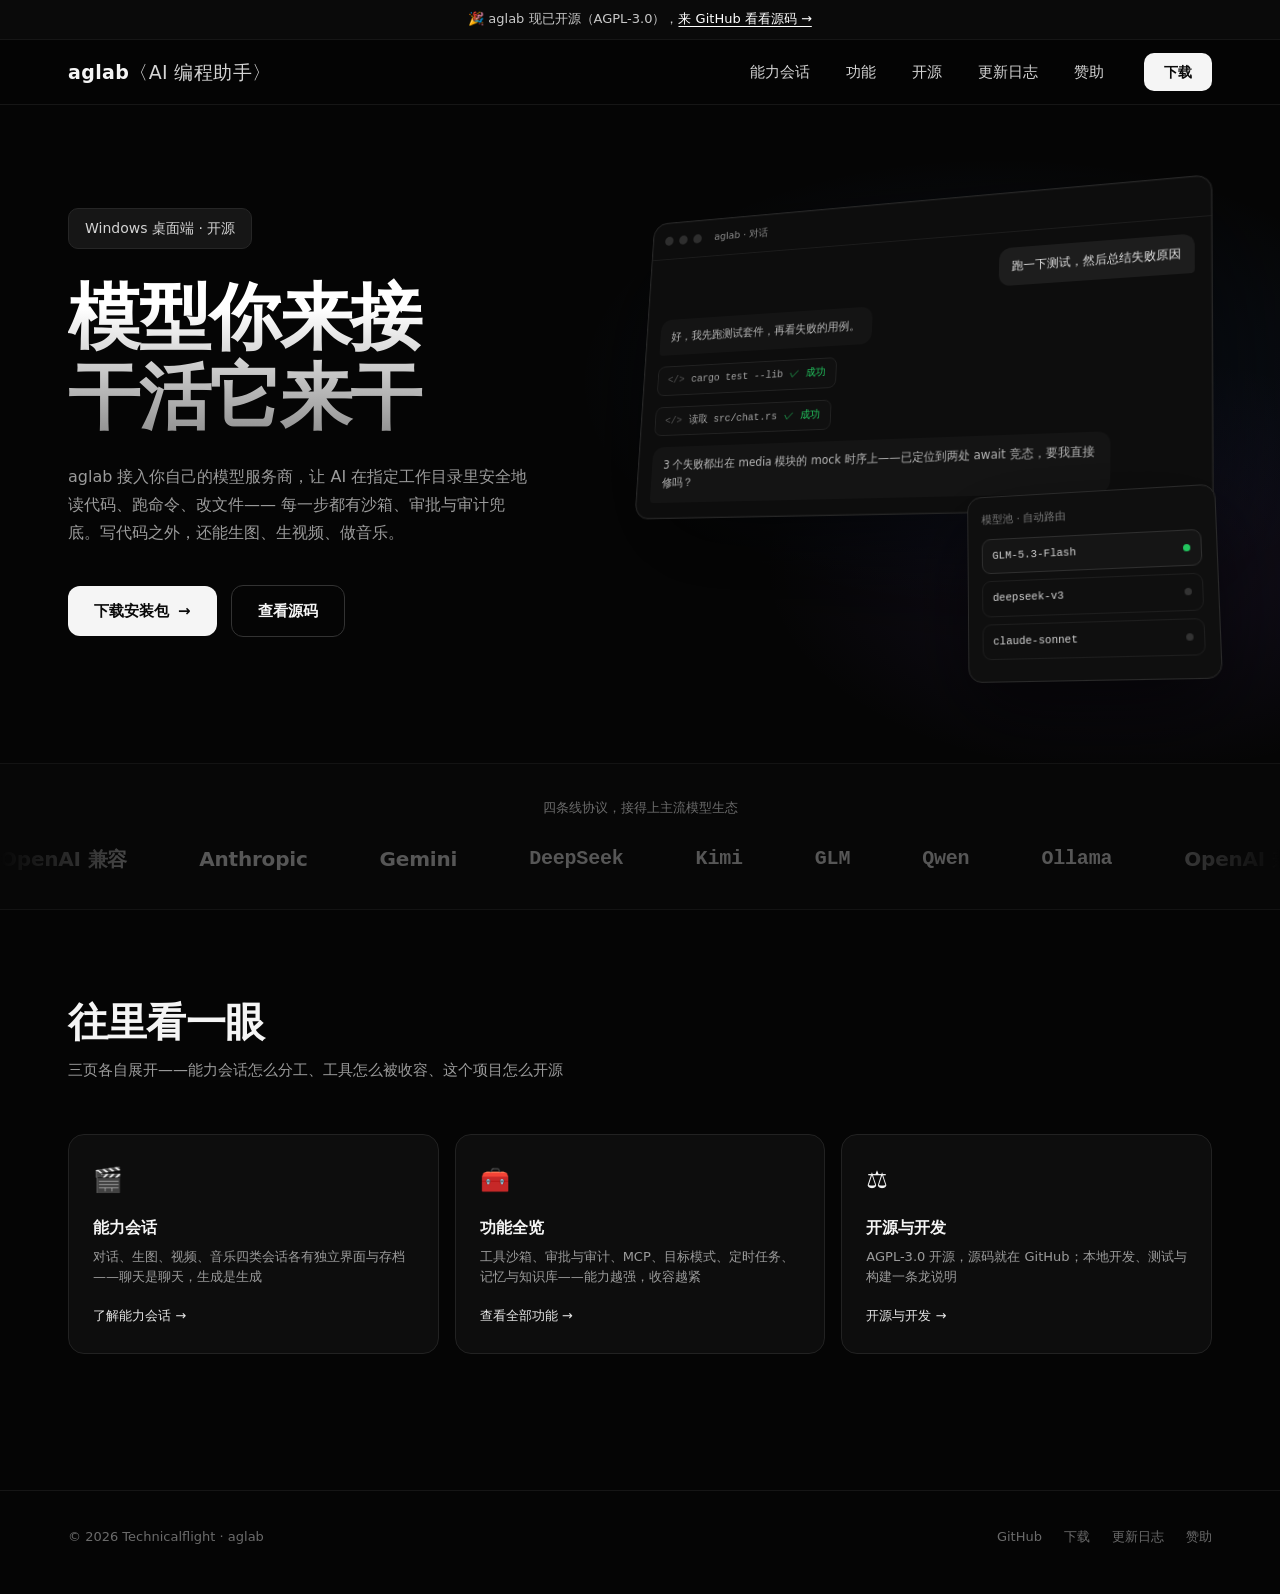
==== commit 62786a9c: "chore: 页脚补更新日志入口" ====
--- a/index.html
+++ b/index.html
@@ -112,7 +112,7 @@
     <div class="links">
       <a href="https://github.com/Technicalflight/aglab" target="_blank" rel="noopener">GitHub</a>
       <a href="https://github.com/Technicalflight/aglab/releases" target="_blank" rel="noopener">下载</a>
-      <a href="sponsor.html">赞助</a>
+      <a href="changelog.html">更新日志</a><a href="sponsor.html">赞助</a>
     </div>
   </div>
 </footer>
